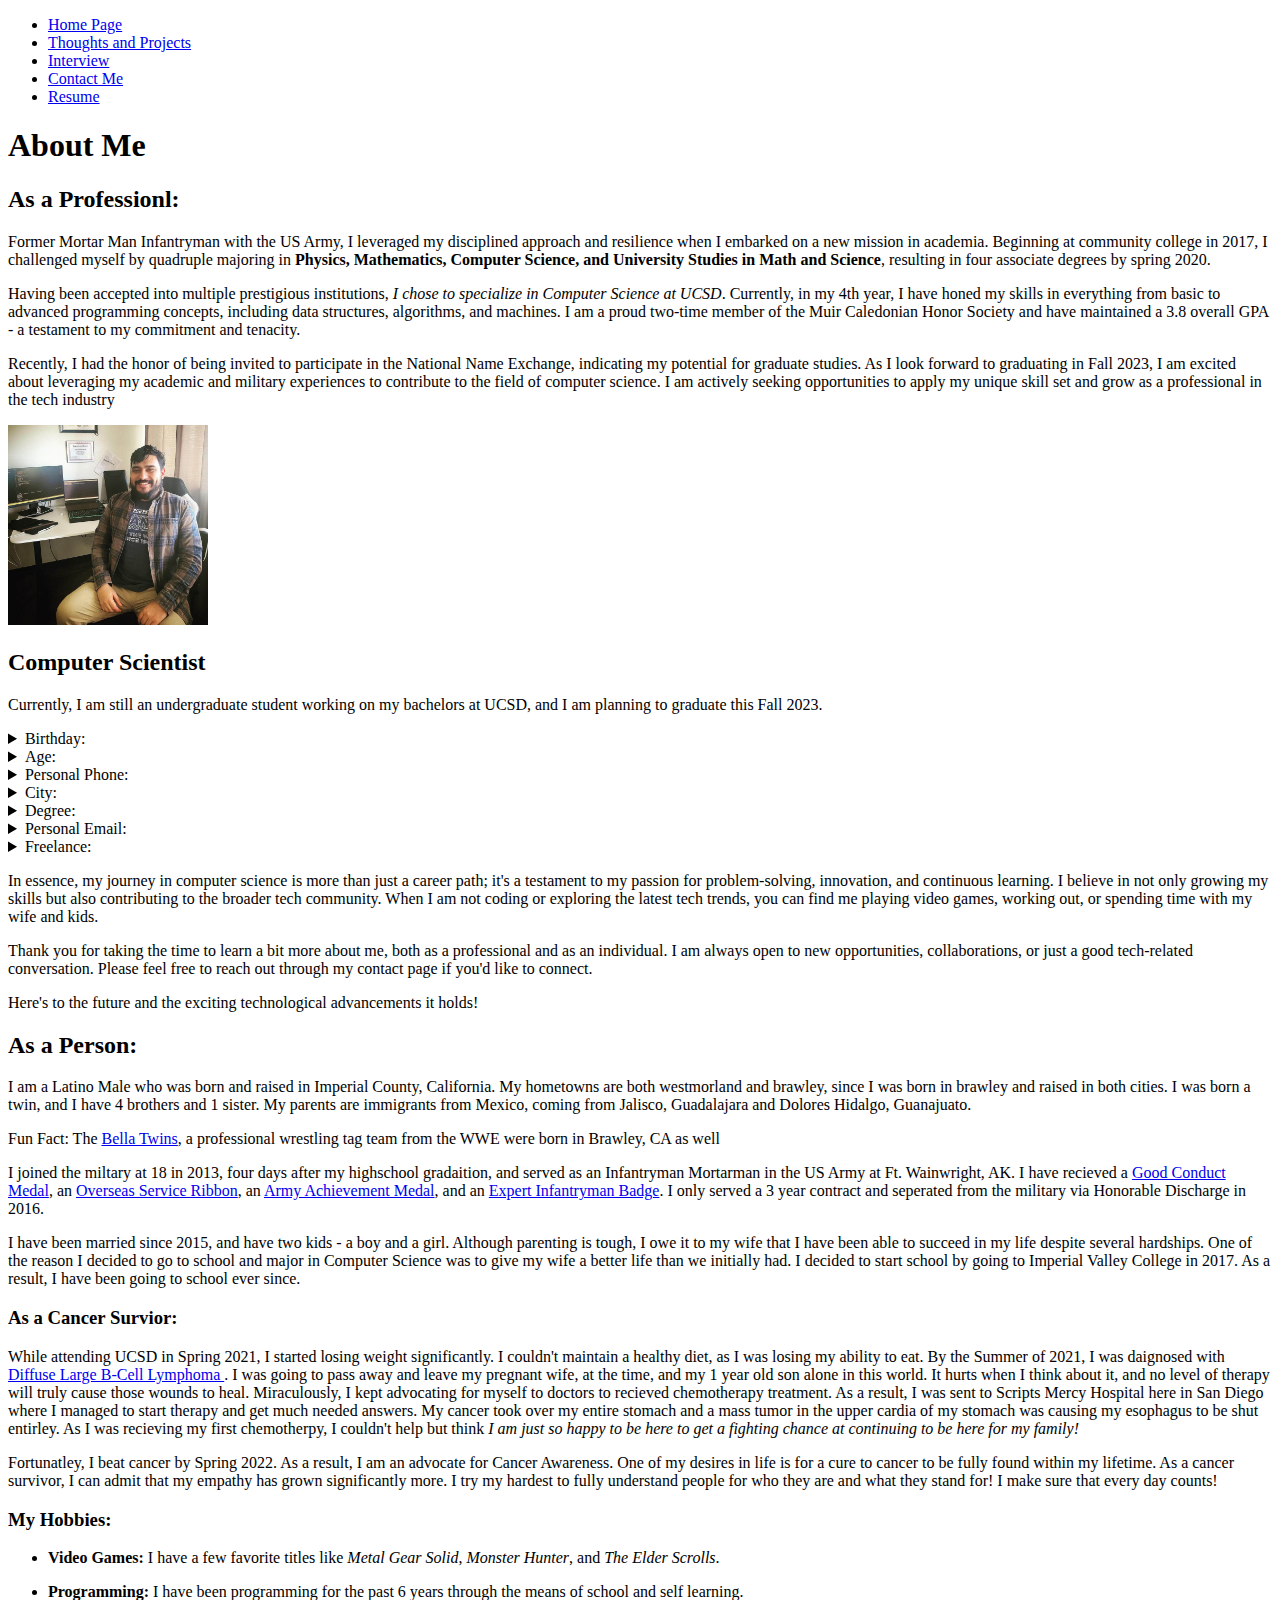
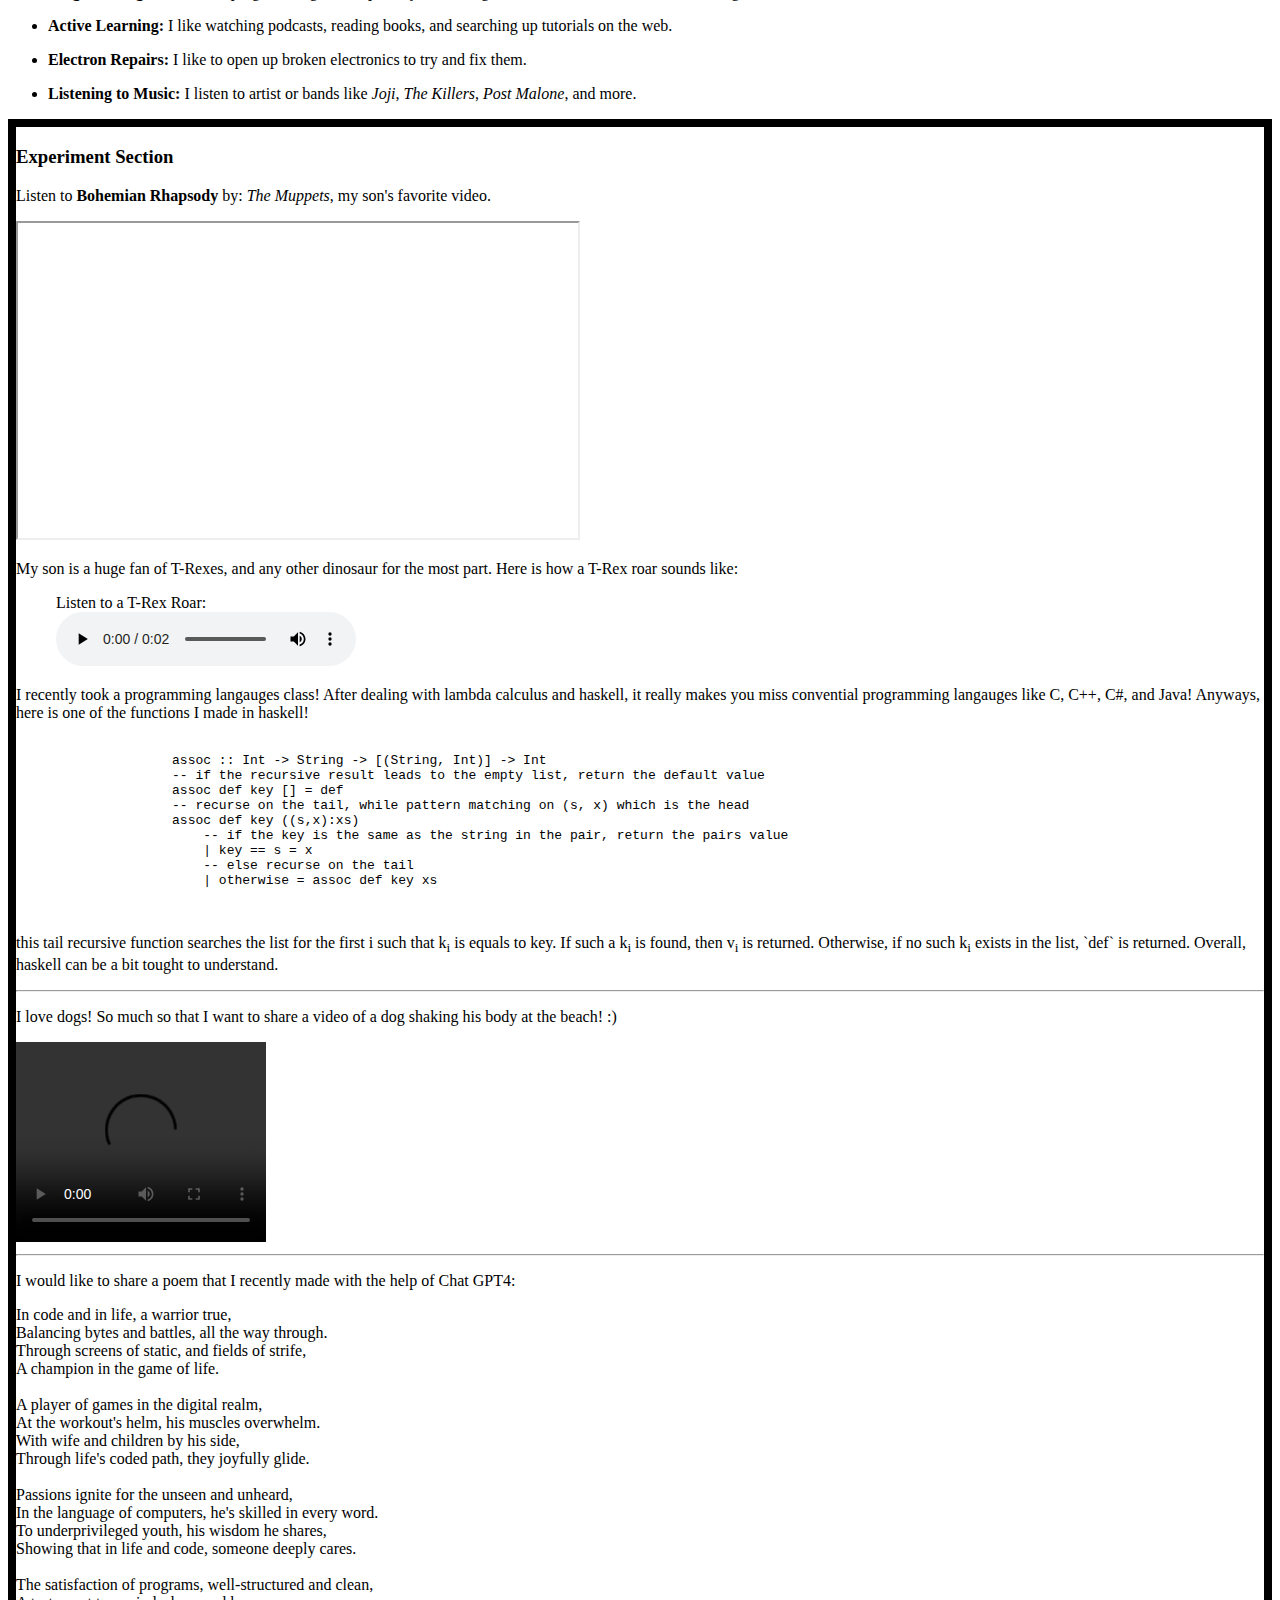
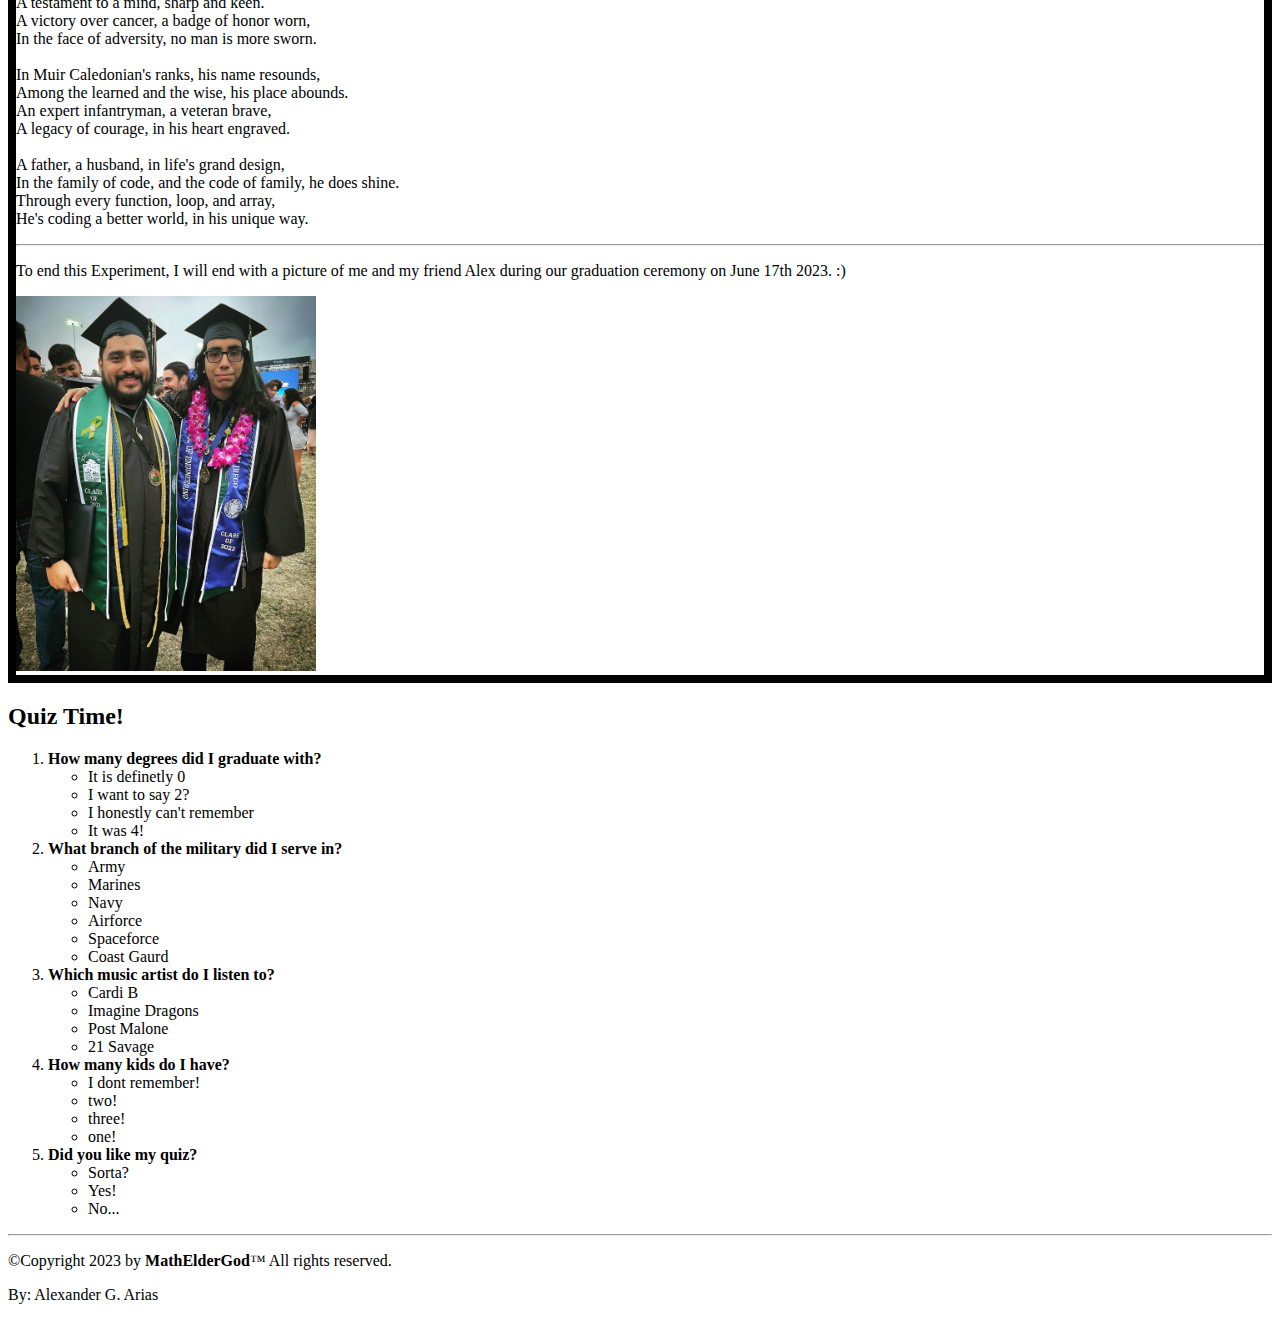
==== other_pages/about.html @ 3f6593d4 "copied hw2 repo contents to h3 repo." ====
<!DOCTYPE html>
<html lang="en">

<head>
    <meta charset="UTF-8">
    <meta name="viewport" content="width=device-width, initial-scale=1.0">
    <title>Alexander's About Me Page</title>
    <link rel="icon" type="image/x-icon" href="/assets/images/favicon.ico">
    <!-- style contains style information for a document, or part of a document.-->
    <style>
        section {
            border: 0.5em solid black;
        }
    </style>
</head>

<body>
    <nav id="left-side-nav-bar">
        <ul id="pages">
            <li class="page"><a href="/index.html">Home Page</a></li>
            <li class="page"><a href="/other_pages/thoughts-and-projects.html">Thoughts and Projects</a></li>
            <li class="page"><a href="/other_pages/interview.html">Interview</a></li>
            <li class="page"><a href="/other_pages/contact.html">Contact Me</a></li>
            <li class="page"><a href="/other_pages/resume.html">Resume</a></li>
        </ul>
    </nav>
    <main>
        <h1>About Me</h1>
        <h2>As a Professionl:</h2>
        <p>
            Former Mortar Man Infantryman with the US Army, I leveraged my disciplined approach and resilience when I
            embarked on a new mission in academia. Beginning at community college in 2017, I challenged myself by
            quadruple
            majoring in <strong>Physics, Mathematics, Computer Science, and University Studies in Math and
                Science</strong>,
            resulting in four associate degrees by spring 2020.
        </p>
        <p>
            Having been accepted into multiple prestigious institutions, <em>I chose to specialize in Computer Science
                at
                UCSD</em>. Currently, in my 4th year, I have honed my skills in everything from basic to advanced
            programming concepts,
            including data structures, algorithms, and machines. I am a proud two-time member of the Muir Caledonian
            Honor Society
            and have maintained a 3.8 overall GPA - a testament to my commitment and tenacity.
        </p>
        <p>
            Recently, I had the honor of being invited to participate in the National Name Exchange, indicating my
            potential for
            graduate studies. As I look forward to graduating in Fall 2023, I am excited about leveraging my academic
            and military
            experiences to contribute to the field of computer science. I am actively seeking opportunities to apply my
            unique skill
            set and grow as a professional in the tech industry
        </p>
        <div id="about-me-picture-container">
            <img id="about-me-page-picture" src="/assets/images/persoanl-img.jpg"
                alt="Alexander sitting down in his office while smiling" width="200" height="200">
        </div>
        <div id="personal-info-container">
            <h2>Computer Scientist</h2>
            <p>
                Currently, I am still an undergraduate student working on my bachelors at UCSD, and I am planning to
                graduate this Fall 2023.
            </p>
            <div id="personal-info-left-side">
                <details id="birthday-info">
                    <summary>Birthday:</summary>
                    <p>15 March 1995</p>
                </details>
                <details id="age-info">
                    <summary>Age:</summary>
                    <p>28</p>
                </details>
                <details id="personal-phone-info">
                    <summary>Personal Phone:</summary>
                    <p>+1-(760)-996-4461</p>
                </details>
                <details id="city-info">
                    <summary>City:</summary>
                    <p>Brawley, CA</p>
                </details>
            </div>
            <div id="personal-info-right-side">
                <details id="degree-info">
                    <summary>Degree:</summary>
                    <p>Bachelors in Computer Science</p>
                </details>
                <details id="personal-email-info">
                    <summary>Personal Email:</summary>
                    <p>alexanderarias2@hotmail.com</p>
                </details>
                <details id="freelance-info">
                    <summary>Freelance:</summary>
                    <p>Unavailable</p>
                </details>
            </div>
        </div>
        <p>
            In essence, my journey in computer science is more than just a career path; it's a testament to my
            passion for problem-solving, innovation, and continuous learning. I believe in not only growing my
            skills but also contributing to the broader tech community. When I am not coding or exploring the
            latest tech trends, you can find me playing video games, working out, or spending time with my wife
            and kids.
        </p>
        <p>
            Thank you for taking the time to learn a bit more about me, both as a professional and as an individual.
            I am always open to new opportunities, collaborations, or just a good tech-related conversation. Please
            feel free to reach out through my contact page if you'd like to connect.
        </p>
        <p>
            Here's to the future and the exciting technological advancements it holds!
        </p>
        <h2>As a Person:</h2>
        <p>
            I am a Latino Male who was born and raised in Imperial County, California. My hometowns are both westmorland
            and brawley, since I was born in brawley and raised in both cities. I was born a twin, and I have 4 brothers
            and 1 sister. My parents are immigrants from Mexico, coming from Jalisco, Guadalajara and Dolores Hidalgo,
            Guanajuato.
        </p>
        <!-- aside represents a portion of a document whose content is only indirectly related to the document's main content -->
        <aside>
            <p>Fun Fact: The <a href="https://en.wikipedia.org/wiki/The_Bella_Twins">Bella Twins</a>, a professional
                wrestling tag team from the WWE were born in Brawley, CA as well</p>
        </aside>
        <p>
            I joined the miltary at 18 in 2013, four days after my highschool gradaition, and served as an Infantryman
            Mortarman
            in the US Army at Ft. Wainwright, AK. I have
            recieved a <a href="https://en.wikipedia.org/wiki/Good_Conduct_Medal_(United_States)">Good Conduct
                Medal</a>,
            an <a href="https://en.wikipedia.org/wiki/Overseas_Service_Ribbon">Overseas Service Ribbon</a>, an
            <a href="https://en.wikipedia.org/wiki/Achievement_Medal">Army Achievement Medal</a>, and an
            <a href="https://en.wikipedia.org/wiki/Expert_Infantryman_Badge">Expert Infantryman Badge</a>. I only served
            a 3 year contract and seperated from the military via Honorable Discharge in 2016.
        </p>
        <p>
            I have been married since 2015, and have two kids - a boy and a girl. Although parenting is tough, I owe it
            to my wife that I have been
            able to succeed in my life despite several hardships. One of the reason I decided to go to school and major
            in Computer
            Science was to give my wife a better life than we initially had. I decided to start school by going to
            Imperial Valley College
            in 2017. As a result, I have been going to school ever since.
        </p>
        <h3>As a Cancer Survior:</h3>
        <p>
            While attending UCSD in Spring 2021, I started losing weight significantly. I couldn't maintain a healthy
            diet, as I was losing my
            ability to eat. By the Summer of 2021, I was daignosed with <a
                href="https://en.wikipedia.org/wiki/Diffuse_large_B-cell_lymphoma">
                Diffuse Large B-Cell Lymphoma
            </a>. I was going to pass away and leave my pregnant wife, at the time, and my 1 year old son alone in this
            world. It hurts when I think
            about it, and no level of therapy will truly cause those wounds to heal. Miraculously, I kept advocating for
            myself to doctors to recieved
            chemotherapy treatment. As a result, I was sent to Scripts Mercy Hospital here in San Diego where I managed
            to start therapy and get much needed
            answers. My cancer took over my entire stomach and a mass tumor in the upper cardia of my stomach was
            causing my esophagus to be shut entirley.
            As I was recieving my first chemotherpy, I couldn't help but think <i>I am just so happy to be here to get a
                fighting chance at continuing to be here for my family!</i>
        </p>
        <p>
            Fortunatley, I beat cancer by Spring 2022. As a result, I am an advocate for Cancer Awareness. One of my
            desires in life is for a cure to cancer to be
            fully found within my lifetime. As a cancer survivor, I can admit that my empathy has grown significantly
            more. I try my hardest to fully understand
            people for who they are and what they stand for! I make sure that every day counts!
        </p>
        <h3>My Hobbies:</h3>
        <ul id="hobbies">
            <li class="hobby">
                <p><b>Video Games: </b>I have a few favorite titles like <i>Metal Gear Solid</i>, <i>Monster Hunter</i>,
                    and <i>The Elder Scrolls</i>.</p>
            </li>
            <li class="hobby">
                <p><b>Programming: </b>I have been programming for the past 6 years through the means of school and self
                    learning.</p>
            </li>
            <li class="hobby">
                <p><b>Active Learning: </b>I like watching podcasts, reading books, and searching up tutorials on the
                    web.</p>
            </li>
            <li class="hobby">
                <p><b>Electron Repairs: </b>I like to open up broken electronics to try and fix them.</p>
            </li>
            <li class="hobby">
                <p><b>Listening to Music: </b>I listen to artist or bands like <i>Joji</i>, <i>The Killers</i>, <i>Post
                        Malone</i>, and more.</p>
            </li>
        </ul>
        <!--  section represents a generic standalone section of a document, which doesn't have a more specific semantic element to represent it. -->
        <section>
            <h3>Experiment Section</h3>
            <p>Listen to <b>Bohemian Rhapsody</b> by: <i>The Muppets</i>, my son's favorite video.</p>
            <iframe width="560" height="315" src="https://www.youtube.com/embed/tgbNymZ7vqY?"
                title="YouTube video player"
                allow="accelerometer; autoplay; clipboard-write; encrypted-media; gyroscope; picture-in-picture; web-share"
                allowfullscreen>
            </iframe>
            <p>My son is a huge fan of T-Rexes, and any other dinosaur for the most part. Here is how a T-Rex roar
                sounds
                like:</p>
            <figure>
                <figcaption>Listen to a T-Rex Roar:</figcaption>
                <audio controls src="/assets/audio/t-rex-roar.mp3">
                    <a href="/assets/audio/t-rex-roar.mp3">
                        Download audio
                    </a>
                </audio>
            </figure>
            <p>
                I recently took a programming langauges class! After dealing with lambda calculus and haskell, it really
                makes you miss
                convential programming langauges like <span class="programming-langauges">C</span>, <span
                    class="programming-langauges">C++</span>,
                <span class="programming-langauges">C#</span>, and <span class="programming-langauges">Java</span>!
                Anyways,
                here is one of the functions I made in haskell!
            </p>
            <pre>
                <code>
                    assoc :: Int -> String -> [(String, Int)] -> Int
                    -- if the recursive result leads to the empty list, return the default value
                    assoc def key [] = def
                    -- recurse on the tail, while pattern matching on (s, x) which is the head
                    assoc def key ((s,x):xs)
                        -- if the key is the same as the string in the pair, return the pairs value
                        | key == s = x
                        -- else recurse on the tail
                        | otherwise = assoc def key xs
                </code>
            </pre>
            <p>
                this tail recursive function searches the list for the first i such that k<sub>i</sub> is equals to key.
                If such a k<sub>i</sub> is found, then v<sub>i</sub> is returned. Otherwise, if no such k<sub>i</sub>
                exists in the list, `def` is returned. Overall, haskell can be a bit tought to understand.
            </p>
            <!-- hr represents a thematic break between paragraph-level elements, a shift of topic within a section. -->
            <hr>
            <p>
                I love dogs! So much so that I want to share a video of a dog shaking his body at the beach! :)
            </p>
            <video controls width="250" height="200">
                <source src="/assets/videos/dog-shaking-off-water-on-the-beach.webm" type="video/webm">
                <source src="/assets/videos/dog-shaking-off-water-on-the-beach.mp4" type="video/mp4">
                Your browser does not support the video tag.
            </video>
            <hr>
            <p>
                I would like to share a poem that I recently made with the help of Chat GPT4:
            </p>
            <!-- br produces a line break in text (carriage-return). It is useful for writing a poem where the division of lines is significant. -->
            <p>
                In code and in life, a warrior true,<br>
                Balancing bytes and battles, all the way through.<br>
                Through screens of static, and fields of strife,<br>
                A champion in the game of life.<br><br>

                A player of games in the digital realm,<br>
                At the workout's helm, his muscles overwhelm.<br>
                With wife and children by his side,<br>
                Through life's coded path, they joyfully glide.<br><br>

                Passions ignite for the unseen and unheard,<br>
                In the language of computers, he's skilled in every word.<br>
                To underprivileged youth, his wisdom he shares,<br>
                Showing that in life and code, someone deeply cares.<br><br>

                The satisfaction of programs, well-structured and clean,<br>
                A testament to a mind, sharp and keen.<br>
                A victory over cancer, a badge of honor worn,<br>
                In the face of adversity, no man is more sworn.<br><br>

                In Muir Caledonian's ranks, his name resounds,<br>
                Among the learned and the wise, his place abounds.<br>
                An expert infantryman, a veteran brave,<br>
                A legacy of courage, in his heart engraved.<br><br>

                A father, a husband, in life's grand design,<br>
                In the family of code, and the code of family, he does shine.<br>
                Through every function, loop, and array,<br>
                He's coding a better world, in his unique way.<br>
            </p>
            <hr>
            <p>To end this Experiment, I will end with a picture of me and my friend Alex during our graduation ceremony
                on June 17th 2023. :)</p>
            <picture>
                <source srcset="/assets/images/alexander-and-alex.png" media="(orientation: portrait)">
                <img src="/assets/images/alexander-and-alex.jpg"
                    alt="Alexander and His friend Alex smiling in their graudation attires." width="300" height="375">
            </picture>
        </section>
        <h2>Quiz Time!</h2>
        <ol id="quiz">
            <li class="quiz-question"><b>How many degrees did I graduate with?</b>
                <ul class="quiz-answer-set">
                    <li class="quiz-question-answer">It is definetly 0</li>
                    <li class="quiz-question-answer">I want to say 2?</li>
                    <li class="quiz-question-answer">I honestly can't remember</li>
                    <li class="quiz-question-answer">It was 4!</li>
                </ul>
            </li>

            <li class="quiz-question"><b>What branch of the military did I serve in?</b>
                <ul class="quiz-answer-set">
                    <li class="quiz-question-answer">Army</li>
                    <li class="quiz-question-answer">Marines</li>
                    <li class="quiz-question-answer">Navy</li>
                    <li class="quiz-question-answer">Airforce</li>
                    <li class="quiz-question-answer">Spaceforce</li>
                    <li class="quiz-question-answer">Coast Gaurd</li>
                </ul>
            </li>

            <li class="quiz-question"><b>Which music artist do I listen to?</b>
                <ul class="quiz-answer-set">
                    <li class="quiz-question-answer">Cardi B</li>
                    <li class="quiz-question-answer">Imagine Dragons</li>
                    <li class="quiz-question-answer">Post Malone</li>
                    <li class="quiz-question-answer">21 Savage</li>
                </ul>
            </li>

            <li class="quiz-question"><b>How many kids do I have?</b>
                <ul class="quiz-answer-set">
                    <li class="quiz-question-answer">I dont remember!</li>
                    <li class="quiz-question-answer">two!</li>
                    <li class="quiz-question-answer">three!</li>
                    <li class="quiz-question-answer">one!</li>
                </ul>
            </li>

            <li class="quiz-question"><b>Did you like my quiz?</b>
                <ul class="quiz-answer-set">
                    <li class="quiz-question-answer">Sorta?</li>
                    <li class="quiz-question-answer">Yes!</li>
                    <li class="quiz-question-answer">No...</li>
                </ul>
            </li>
        </ol>
    </main>
    <footer>
        <hr>
        <p>&copy;Copyright 2023 by <b>MathElderGod</b>&trade; All rights reserved.</p>
        <p>By: Alexander G. Arias</p>
    </footer>
</body>

</html>
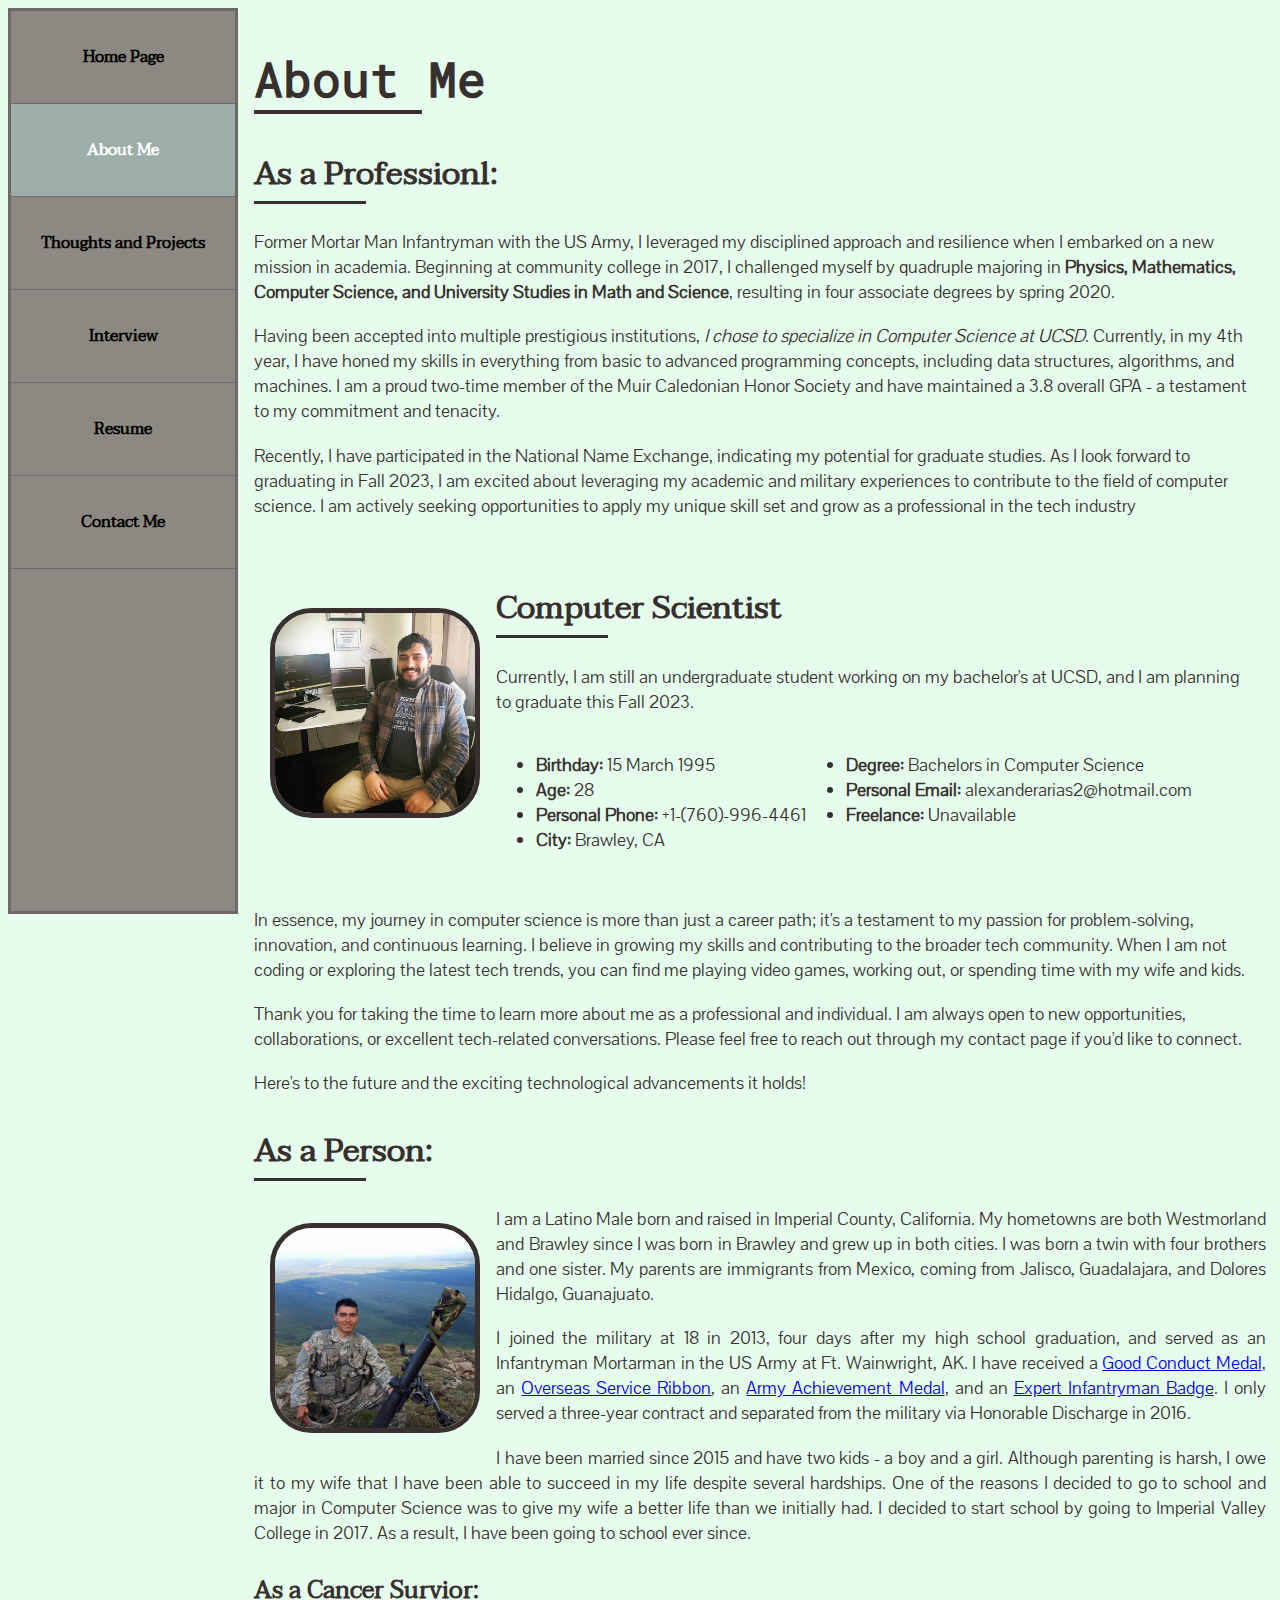
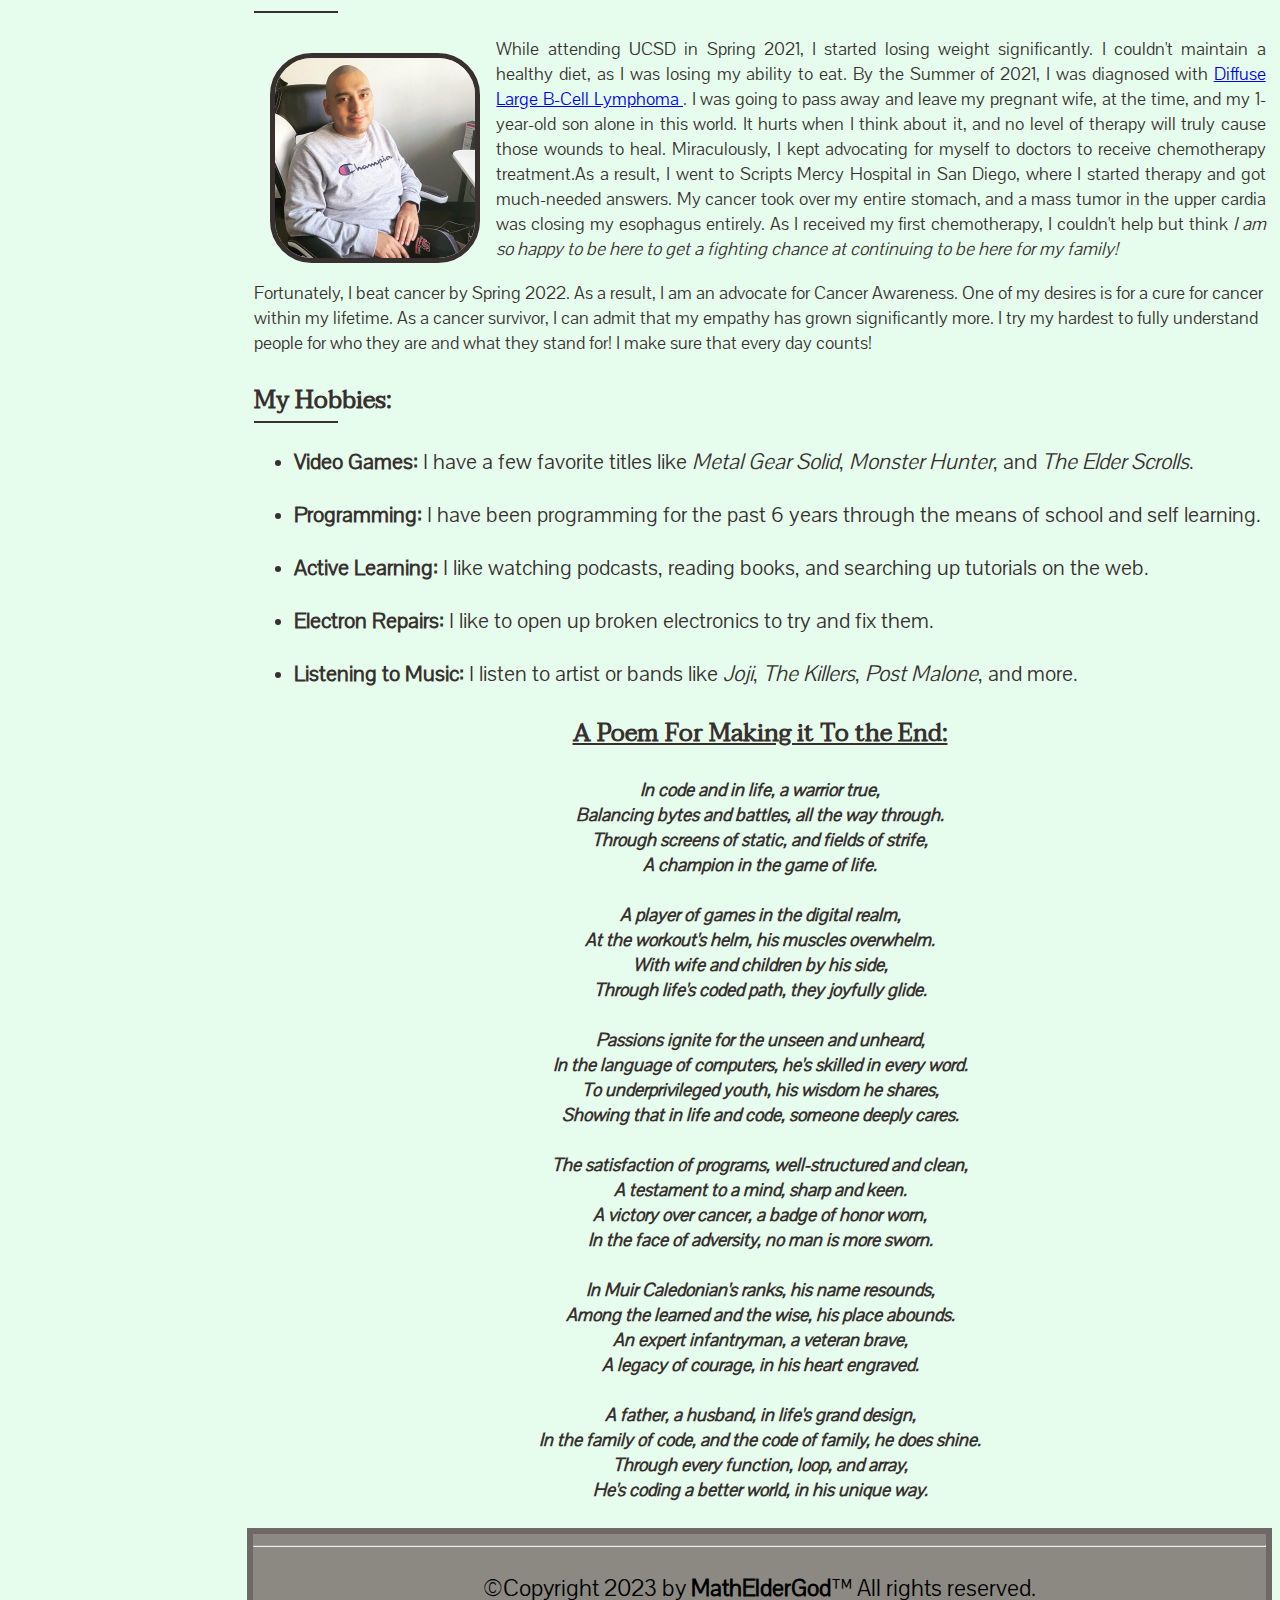
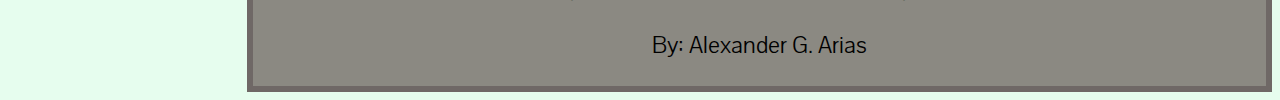
==== commit b5d34985: "finished desktop homepage, and about me page" ====
--- a/other_pages/about.html
+++ b/other_pages/about.html
@@ -6,22 +6,18 @@
     <meta name="viewport" content="width=device-width, initial-scale=1.0">
     <title>Alexander's About Me Page</title>
     <link rel="icon" type="image/x-icon" href="/assets/images/favicon.ico">
-    <!-- style contains style information for a document, or part of a document.-->
-    <style>
-        section {
-            border: 0.5em solid black;
-        }
-    </style>
+    <link rel="stylesheet" href="/styles/styling-sheets/about.css">
 </head>
 
 <body>
     <nav id="left-side-nav-bar">
         <ul id="pages">
             <li class="page"><a href="/index.html">Home Page</a></li>
+            <li class="page"><a id="active" href="/other_pages/about.html">About Me</a></li>
             <li class="page"><a href="/other_pages/thoughts-and-projects.html">Thoughts and Projects</a></li>
             <li class="page"><a href="/other_pages/interview.html">Interview</a></li>
+            <li class="page"><a href="/other_pages/resume.html">Resume</a></li>
             <li class="page"><a href="/other_pages/contact.html">Contact Me</a></li>
-            <li class="page"><a href="/other_pages/resume.html">Resume</a></li>
         </ul>
     </nav>
     <main>
@@ -45,7 +41,7 @@
             and have maintained a 3.8 overall GPA - a testament to my commitment and tenacity.
         </p>
         <p>
-            Recently, I had the honor of being invited to participate in the National Name Exchange, indicating my
+            Recently, I have participated in the National Name Exchange, indicating my
             potential for
             graduate studies. As I look forward to graduating in Fall 2023, I am excited about leveraging my academic
             and military
@@ -53,118 +49,113 @@
             unique skill
             set and grow as a professional in the tech industry
         </p>
-        <div id="about-me-picture-container">
-            <img id="about-me-page-picture" src="/assets/images/persoanl-img.jpg"
+        <div id="professional-info-container">
+            <img id="page-picture" src="/assets/images/persoanl-img.jpg"
                 alt="Alexander sitting down in his office while smiling" width="200" height="200">
+            <section id="professional-info">
+                <h2>Computer Scientist</h2>
+                <p>
+                    Currently, I am still an undergraduate student working on my bachelor's at UCSD, and I am planning
+                    to
+                    graduate this Fall 2023.
+                </p>
+                <div id="personal-info">
+                    <ul id="personal-info-left-side">
+                        <li><b>Birthday:</b> 15 March 1995</li>
+                        <li><b>Age:</b> 28</li>
+                        <li><b>Personal Phone:</b> +1-(760)-996-4461</li>
+                        <li><b>City:</b> Brawley, CA</li>
+                    </ul>
+                    <ul id="personal-info-right-side">
+                        <li><b>Degree:</b> Bachelors in Computer Science</li>
+                        <li><b>Personal Email:</b> alexanderarias2@hotmail.com</li>
+                        <li><b>Freelance:</b> Unavailable</li>
+                    </ul>
+                </div>
+            </section>
         </div>
-        <div id="personal-info-container">
-            <h2>Computer Scientist</h2>
-            <p>
-                Currently, I am still an undergraduate student working on my bachelors at UCSD, and I am planning to
-                graduate this Fall 2023.
-            </p>
-            <div id="personal-info-left-side">
-                <details id="birthday-info">
-                    <summary>Birthday:</summary>
-                    <p>15 March 1995</p>
-                </details>
-                <details id="age-info">
-                    <summary>Age:</summary>
-                    <p>28</p>
-                </details>
-                <details id="personal-phone-info">
-                    <summary>Personal Phone:</summary>
-                    <p>+1-(760)-996-4461</p>
-                </details>
-                <details id="city-info">
-                    <summary>City:</summary>
-                    <p>Brawley, CA</p>
-                </details>
-            </div>
-            <div id="personal-info-right-side">
-                <details id="degree-info">
-                    <summary>Degree:</summary>
-                    <p>Bachelors in Computer Science</p>
-                </details>
-                <details id="personal-email-info">
-                    <summary>Personal Email:</summary>
-                    <p>alexanderarias2@hotmail.com</p>
-                </details>
-                <details id="freelance-info">
-                    <summary>Freelance:</summary>
-                    <p>Unavailable</p>
-                </details>
-            </div>
-        </div>
         <p>
             In essence, my journey in computer science is more than just a career path; it's a testament to my
-            passion for problem-solving, innovation, and continuous learning. I believe in not only growing my
-            skills but also contributing to the broader tech community. When I am not coding or exploring the
+            passion for problem-solving, innovation, and continuous learning. I believe in growing my skills and
+            contributing to the
+            broader tech community. When I am not coding or exploring the
             latest tech trends, you can find me playing video games, working out, or spending time with my wife
             and kids.
         </p>
         <p>
-            Thank you for taking the time to learn a bit more about me, both as a professional and as an individual.
-            I am always open to new opportunities, collaborations, or just a good tech-related conversation. Please
+            Thank you for taking the time to learn more about me as a professional and individual.
+            I am always open to new opportunities, collaborations, or excellent tech-related conversations. Please
             feel free to reach out through my contact page if you'd like to connect.
         </p>
         <p>
             Here's to the future and the exciting technological advancements it holds!
         </p>
-        <h2>As a Person:</h2>
-        <p>
-            I am a Latino Male who was born and raised in Imperial County, California. My hometowns are both westmorland
-            and brawley, since I was born in brawley and raised in both cities. I was born a twin, and I have 4 brothers
-            and 1 sister. My parents are immigrants from Mexico, coming from Jalisco, Guadalajara and Dolores Hidalgo,
-            Guanajuato.
-        </p>
-        <!-- aside represents a portion of a document whose content is only indirectly related to the document's main content -->
-        <aside>
-            <p>Fun Fact: The <a href="https://en.wikipedia.org/wiki/The_Bella_Twins">Bella Twins</a>, a professional
-                wrestling tag team from the WWE were born in Brawley, CA as well</p>
-        </aside>
-        <p>
-            I joined the miltary at 18 in 2013, four days after my highschool gradaition, and served as an Infantryman
-            Mortarman
-            in the US Army at Ft. Wainwright, AK. I have
-            recieved a <a href="https://en.wikipedia.org/wiki/Good_Conduct_Medal_(United_States)">Good Conduct
-                Medal</a>,
-            an <a href="https://en.wikipedia.org/wiki/Overseas_Service_Ribbon">Overseas Service Ribbon</a>, an
-            <a href="https://en.wikipedia.org/wiki/Achievement_Medal">Army Achievement Medal</a>, and an
-            <a href="https://en.wikipedia.org/wiki/Expert_Infantryman_Badge">Expert Infantryman Badge</a>. I only served
-            a 3 year contract and seperated from the military via Honorable Discharge in 2016.
-        </p>
-        <p>
-            I have been married since 2015, and have two kids - a boy and a girl. Although parenting is tough, I owe it
-            to my wife that I have been
-            able to succeed in my life despite several hardships. One of the reason I decided to go to school and major
-            in Computer
-            Science was to give my wife a better life than we initially had. I decided to start school by going to
-            Imperial Valley College
-            in 2017. As a result, I have been going to school ever since.
-        </p>
-        <h3>As a Cancer Survior:</h3>
-        <p>
-            While attending UCSD in Spring 2021, I started losing weight significantly. I couldn't maintain a healthy
-            diet, as I was losing my
-            ability to eat. By the Summer of 2021, I was daignosed with <a
-                href="https://en.wikipedia.org/wiki/Diffuse_large_B-cell_lymphoma">
-                Diffuse Large B-Cell Lymphoma
-            </a>. I was going to pass away and leave my pregnant wife, at the time, and my 1 year old son alone in this
-            world. It hurts when I think
-            about it, and no level of therapy will truly cause those wounds to heal. Miraculously, I kept advocating for
-            myself to doctors to recieved
-            chemotherapy treatment. As a result, I was sent to Scripts Mercy Hospital here in San Diego where I managed
-            to start therapy and get much needed
-            answers. My cancer took over my entire stomach and a mass tumor in the upper cardia of my stomach was
-            causing my esophagus to be shut entirley.
-            As I was recieving my first chemotherpy, I couldn't help but think <i>I am just so happy to be here to get a
-                fighting chance at continuing to be here for my family!</i>
-        </p>
-        <p>
-            Fortunatley, I beat cancer by Spring 2022. As a result, I am an advocate for Cancer Awareness. One of my
-            desires in life is for a cure to cancer to be
-            fully found within my lifetime. As a cancer survivor, I can admit that my empathy has grown significantly
+        <section id="person-info">
+            <h2>As a Person:</h2>
+            <img id="soldier-picture" src="/assets/images/picture-of-me-soldier.jpg"
+                alt="Alex next to a mortar, smiling when he was a soldier." width="200" height="200">
+            <p>
+                I am a Latino Male born and raised in Imperial County, California. My hometowns are both Westmorland
+                and Brawley since I was born in Brawley and grew up in both cities. I was born a twin with four brothers
+                and one sister. My parents are immigrants from Mexico, coming from Jalisco, Guadalajara, and Dolores
+                Hidalgo,
+                Guanajuato.
+            </p>
+            <p>
+                I joined the military at 18 in 2013, four days after my high school graduation, and served as an
+                Infantryman
+                Mortarman
+                in the US Army at Ft. Wainwright, AK. I have
+                received a <a href="https://en.wikipedia.org/wiki/Good_Conduct_Medal_(United_States)">Good Conduct
+                    Medal</a>,
+                an <a href="https://en.wikipedia.org/wiki/Overseas_Service_Ribbon">Overseas Service Ribbon</a>, an
+                <a href="https://en.wikipedia.org/wiki/Achievement_Medal">Army Achievement Medal</a>, and an
+                <a href="https://en.wikipedia.org/wiki/Expert_Infantryman_Badge">Expert Infantryman Badge</a>. I only
+                served
+                a three-year contract and separated from the military via Honorable Discharge in 2016.
+            </p>
+            <p>
+                I have been married since 2015 and have two kids - a boy and a girl. Although parenting is harsh, I owe
+                it
+                to my wife that I have been
+                able to succeed in my life despite several hardships. One of the reasons I decided to go to school and
+                major
+                in Computer
+                Science was to give my wife a better life than we initially had. I decided to start school by going to
+                Imperial Valley College
+                in 2017. As a result, I have been going to school ever since.
+            </p>
+        </section>
+        <section id="cancer-info">
+            <h3>As a Cancer Survior:</h3>
+            <img id="cancer-picture" src="/assets/images/picture-of-me-cancer.jpg"
+                alt="Alex, bald due to cancer, smiling." width="200" height="200">
+            <p>
+                While attending UCSD in Spring 2021, I started losing weight significantly. I couldn't maintain a
+                healthy
+                diet, as I was losing my
+                ability to eat. By the Summer of 2021, I was diagnosed with <a
+                    href="https://en.wikipedia.org/wiki/Diffuse_large_B-cell_lymphoma">
+                    Diffuse Large B-Cell Lymphoma
+                </a>. I was going to pass away and leave my pregnant wife, at the time, and my 1-year-old son alone in
+                this
+                world. It hurts when I think
+                about it, and no level of therapy will truly cause those wounds to heal. Miraculously, I kept advocating
+                for
+                myself to doctors to receive
+                chemotherapy treatment.As a result, I went to Scripts Mercy Hospital in San Diego, where I started
+                therapy and got much-needed
+                answers. My cancer took over my entire stomach, and a mass tumor in the upper cardia was
+                closing my esophagus entirely.
+                As I received my first chemotherapy, I couldn't help but think <i>I am so happy to be here to get a
+                    fighting chance at continuing to be here for my family!</i>
+            </p>
+        </section>
+        <p>
+            Fortunately, I beat cancer by Spring 2022. As a result, I am an advocate for Cancer Awareness. One of my
+            desires is for a cure for cancer within my lifetime. As a cancer survivor, I can admit that my empathy has
+            grown
+            significantly
             more. I try my hardest to fully understand
             people for who they are and what they stand for! I make sure that every day counts!
         </p>
@@ -190,69 +181,9 @@
                         Malone</i>, and more.</p>
             </li>
         </ul>
-        <!--  section represents a generic standalone section of a document, which doesn't have a more specific semantic element to represent it. -->
-        <section>
-            <h3>Experiment Section</h3>
-            <p>Listen to <b>Bohemian Rhapsody</b> by: <i>The Muppets</i>, my son's favorite video.</p>
-            <iframe width="560" height="315" src="https://www.youtube.com/embed/tgbNymZ7vqY?"
-                title="YouTube video player"
-                allow="accelerometer; autoplay; clipboard-write; encrypted-media; gyroscope; picture-in-picture; web-share"
-                allowfullscreen>
-            </iframe>
-            <p>My son is a huge fan of T-Rexes, and any other dinosaur for the most part. Here is how a T-Rex roar
-                sounds
-                like:</p>
-            <figure>
-                <figcaption>Listen to a T-Rex Roar:</figcaption>
-                <audio controls src="/assets/audio/t-rex-roar.mp3">
-                    <a href="/assets/audio/t-rex-roar.mp3">
-                        Download audio
-                    </a>
-                </audio>
-            </figure>
-            <p>
-                I recently took a programming langauges class! After dealing with lambda calculus and haskell, it really
-                makes you miss
-                convential programming langauges like <span class="programming-langauges">C</span>, <span
-                    class="programming-langauges">C++</span>,
-                <span class="programming-langauges">C#</span>, and <span class="programming-langauges">Java</span>!
-                Anyways,
-                here is one of the functions I made in haskell!
-            </p>
-            <pre>
-                <code>
-                    assoc :: Int -> String -> [(String, Int)] -> Int
-                    -- if the recursive result leads to the empty list, return the default value
-                    assoc def key [] = def
-                    -- recurse on the tail, while pattern matching on (s, x) which is the head
-                    assoc def key ((s,x):xs)
-                        -- if the key is the same as the string in the pair, return the pairs value
-                        | key == s = x
-                        -- else recurse on the tail
-                        | otherwise = assoc def key xs
-                </code>
-            </pre>
-            <p>
-                this tail recursive function searches the list for the first i such that k<sub>i</sub> is equals to key.
-                If such a k<sub>i</sub> is found, then v<sub>i</sub> is returned. Otherwise, if no such k<sub>i</sub>
-                exists in the list, `def` is returned. Overall, haskell can be a bit tought to understand.
-            </p>
-            <!-- hr represents a thematic break between paragraph-level elements, a shift of topic within a section. -->
-            <hr>
-            <p>
-                I love dogs! So much so that I want to share a video of a dog shaking his body at the beach! :)
-            </p>
-            <video controls width="250" height="200">
-                <source src="/assets/videos/dog-shaking-off-water-on-the-beach.webm" type="video/webm">
-                <source src="/assets/videos/dog-shaking-off-water-on-the-beach.mp4" type="video/mp4">
-                Your browser does not support the video tag.
-            </video>
-            <hr>
-            <p>
-                I would like to share a poem that I recently made with the help of Chat GPT4:
-            </p>
-            <!-- br produces a line break in text (carriage-return). It is useful for writing a poem where the division of lines is significant. -->
-            <p>
+        <section id="poem-section">
+            <h3 id="poem-heading">A Poem For Making it To the End: </h3>
+            <p id="poem">
                 In code and in life, a warrior true,<br>
                 Balancing bytes and battles, all the way through.<br>
                 Through screens of static, and fields of strife,<br>
@@ -283,63 +214,7 @@
                 Through every function, loop, and array,<br>
                 He's coding a better world, in his unique way.<br>
             </p>
-            <hr>
-            <p>To end this Experiment, I will end with a picture of me and my friend Alex during our graduation ceremony
-                on June 17th 2023. :)</p>
-            <picture>
-                <source srcset="/assets/images/alexander-and-alex.png" media="(orientation: portrait)">
-                <img src="/assets/images/alexander-and-alex.jpg"
-                    alt="Alexander and His friend Alex smiling in their graudation attires." width="300" height="375">
-            </picture>
         </section>
-        <h2>Quiz Time!</h2>
-        <ol id="quiz">
-            <li class="quiz-question"><b>How many degrees did I graduate with?</b>
-                <ul class="quiz-answer-set">
-                    <li class="quiz-question-answer">It is definetly 0</li>
-                    <li class="quiz-question-answer">I want to say 2?</li>
-                    <li class="quiz-question-answer">I honestly can't remember</li>
-                    <li class="quiz-question-answer">It was 4!</li>
-                </ul>
-            </li>
-
-            <li class="quiz-question"><b>What branch of the military did I serve in?</b>
-                <ul class="quiz-answer-set">
-                    <li class="quiz-question-answer">Army</li>
-                    <li class="quiz-question-answer">Marines</li>
-                    <li class="quiz-question-answer">Navy</li>
-                    <li class="quiz-question-answer">Airforce</li>
-                    <li class="quiz-question-answer">Spaceforce</li>
-                    <li class="quiz-question-answer">Coast Gaurd</li>
-                </ul>
-            </li>
-
-            <li class="quiz-question"><b>Which music artist do I listen to?</b>
-                <ul class="quiz-answer-set">
-                    <li class="quiz-question-answer">Cardi B</li>
-                    <li class="quiz-question-answer">Imagine Dragons</li>
-                    <li class="quiz-question-answer">Post Malone</li>
-                    <li class="quiz-question-answer">21 Savage</li>
-                </ul>
-            </li>
-
-            <li class="quiz-question"><b>How many kids do I have?</b>
-                <ul class="quiz-answer-set">
-                    <li class="quiz-question-answer">I dont remember!</li>
-                    <li class="quiz-question-answer">two!</li>
-                    <li class="quiz-question-answer">three!</li>
-                    <li class="quiz-question-answer">one!</li>
-                </ul>
-            </li>
-
-            <li class="quiz-question"><b>Did you like my quiz?</b>
-                <ul class="quiz-answer-set">
-                    <li class="quiz-question-answer">Sorta?</li>
-                    <li class="quiz-question-answer">Yes!</li>
-                    <li class="quiz-question-answer">No...</li>
-                </ul>
-            </li>
-        </ol>
     </main>
     <footer>
         <hr>
--- a/styles/styling-sheets/about.css
+++ b/styles/styling-sheets/about.css
@@ -0,0 +1,180 @@
+/*! Generated by Font Squirrel (https://www.fontsquirrel.com) on July 19, 2023 */
+@font-face {
+    font-family: 'roboto-monoregular';
+    src: url('/styles/fonts/robotomono-variablefont_wght.woff2') format('woff2'),
+        url('/styles/fonts/robotomono-variablefont_wght.woff') format('woff');
+    font-weight: normal;
+    font-style: normal;
+
+}
+
+@font-face {
+    font-family: 'taviraj-regular';
+    src: url('/styles/fonts/taviraj-regular.woff2') format('woff2'),
+        url('/styles/fonts/robotomono-variablefont_wght.woff') format('woff');
+    font-weight: normal;
+    font-style: normal;
+
+}
+
+@font-face {
+    font-family: 'pavanam-regular';
+    src: url('/styles/fonts/pavanam-regular.woff2') format('woff2'),
+        url('/styles/fonts/pavanam-regular.woff') format('woff');
+    font-weight: normal;
+    font-style: normal;
+
+}
+
+:root {
+    --active-nav-color: #9CAEA9;
+    --nav-border-color: #6F6866;
+    --light-brown: #8B8982;
+    --dark-brown: #38302E;
+    --light-green: #E6FDEE;
+}
+
+body {
+    background-color: var(--light-green);
+    color: var(--dark-brown);
+}
+
+/* editing the nav list for the about page */
+nav ul {
+    /* remove the bullets, margins, and paddings from the list */
+    list-style-type: none;
+    margin: 0;
+    padding: 0;
+    width: 14.0em;
+    background-color: var(--light-brown);
+    border: 0.3vw solid var(--nav-border-color);
+    height: 100%;
+    position: fixed;
+    font-family: 'taviraj-regular', Arial, sans-serif;
+}
+
+/* this style makes the nav link vertical */
+li a {
+    /* Displaying the links as block elements makes the whole link area clickable */
+    display: block;
+    color: black;
+    width: 12.0em;
+    padding: 2.0em 1.0em;
+    text-decoration: none;
+    text-align: center;
+    font-weight: bold;
+    font-size: 1.0em;
+    border-bottom: 0.1em solid var(--nav-border-color);
+}
+
+
+
+/* highlight which page we are currently on */
+li a#active {
+    background-color: var(--active-nav-color);
+    color: white;
+}
+
+/* Change the link color on hover, if it is not id active */
+li a:hover:not(#active) {
+    background-color: var(--dark-brown);
+    color: white;
+}
+
+main {
+    display: block;
+    margin-left: 15em;
+    padding: 0.4em;
+}
+
+h1 {
+    font-family: 'roboto-monoregular', "Times New Roman", Times, serif;
+    font-size: 3.0em;
+}
+
+h1::after {
+    content: "";
+    display: block;
+    width: 3.5em;
+    border-bottom: 0.1em solid var(--dark-brown);
+}
+
+
+p,
+#hobbies>*,
+#personal-info>* {
+    font-family: 'pavanam-regular', Garamond, serif;
+    font-size: 1.2em;
+}
+
+h2 {
+    font-size: 2.0em;
+}
+
+h3 {
+    font-size: 1.5em;
+}
+
+h2,
+h3 {
+    font-family: 'taviraj-regular', Arial, sans-serif;
+}
+
+h2::after,
+h3:not(#poem-heading)::after {
+    content: "";
+    display: block;
+    width: 3.5em;
+    border-bottom: 0.1em solid var(--dark-brown);
+}
+
+#professional-info-container {
+    display: flex;
+    padding: 1.0em;
+    align-items: center;
+}
+
+#professional-info {
+    margin-left: 1.0em;
+}
+
+#personal-info {
+    display: flex;
+}
+
+img {
+    border-radius: 20%;
+    border: 0.4vw solid var(--dark-brown);
+}
+
+#cancer-picture, #soldier-picture {
+    float: left;
+    margin: 1.0em;
+}
+
+section#cancer-info p, section#person-info p {
+    text-align: justify;
+}
+
+#poem-section {
+    text-align: center;
+}
+
+#poem-heading {
+    text-decoration: underline;
+}
+
+#poem-section p {
+    font-style: italic;
+    font-weight: bold;
+}
+
+footer {
+    background-color: var(--light-brown);
+    margin-left: 11.5em;
+    color: black;
+    font-family: 'taviraj-regular', Arial, sans-serif;
+    text-align: center;
+    font-size: 1.3em;
+    border: 0.5vw solid var(--nav-border-color);
+}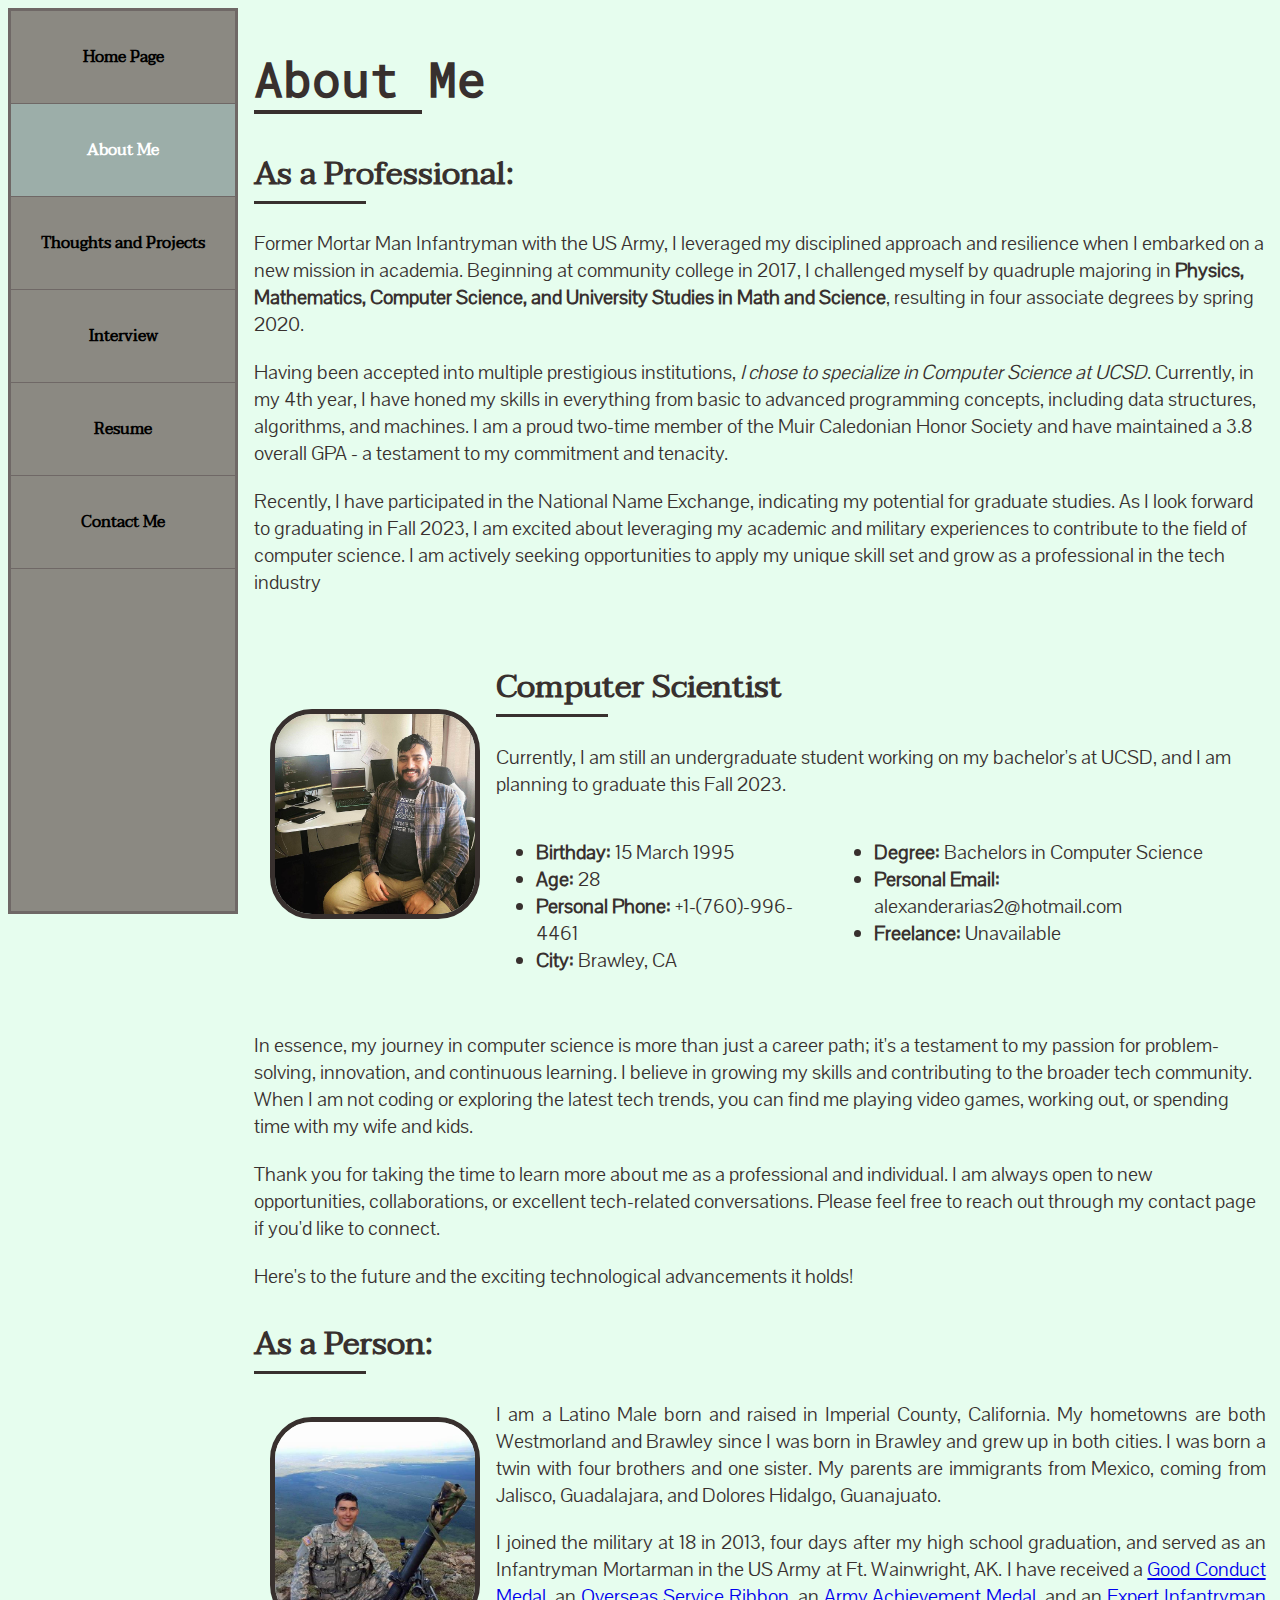
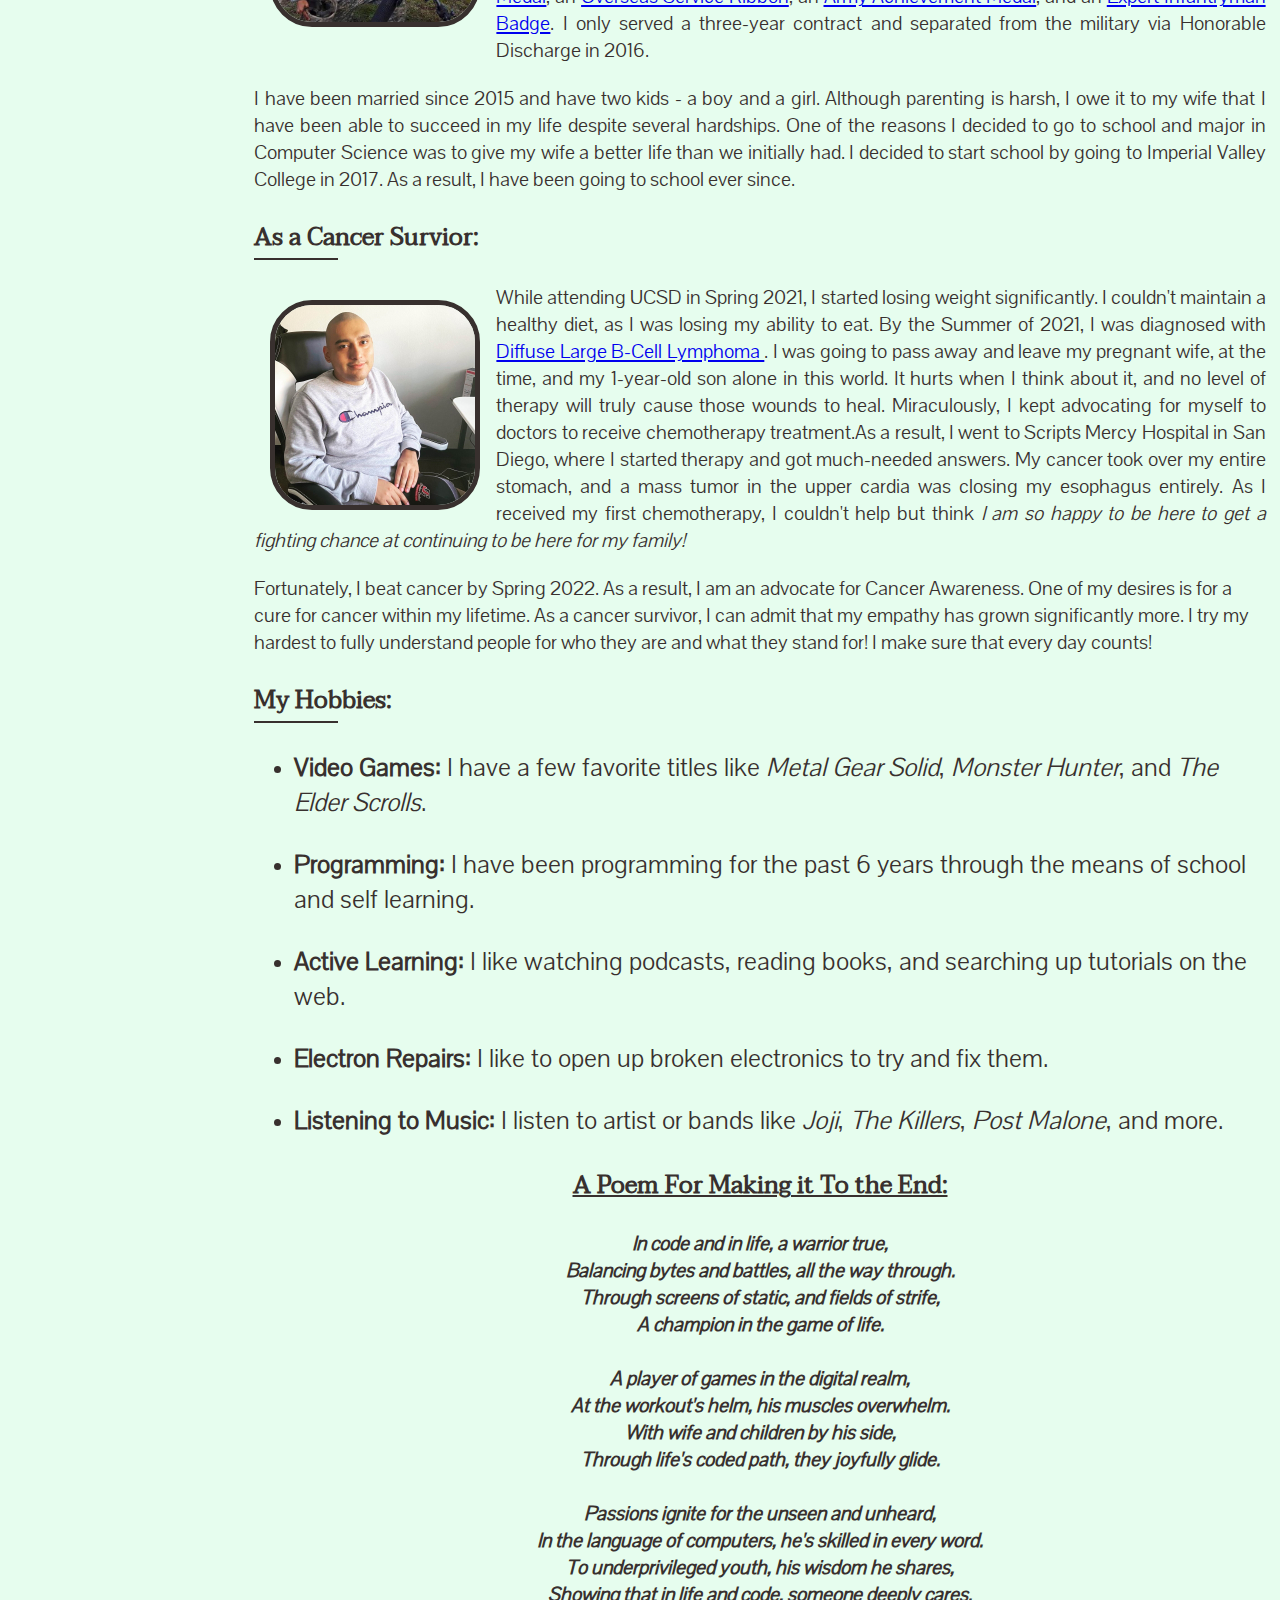
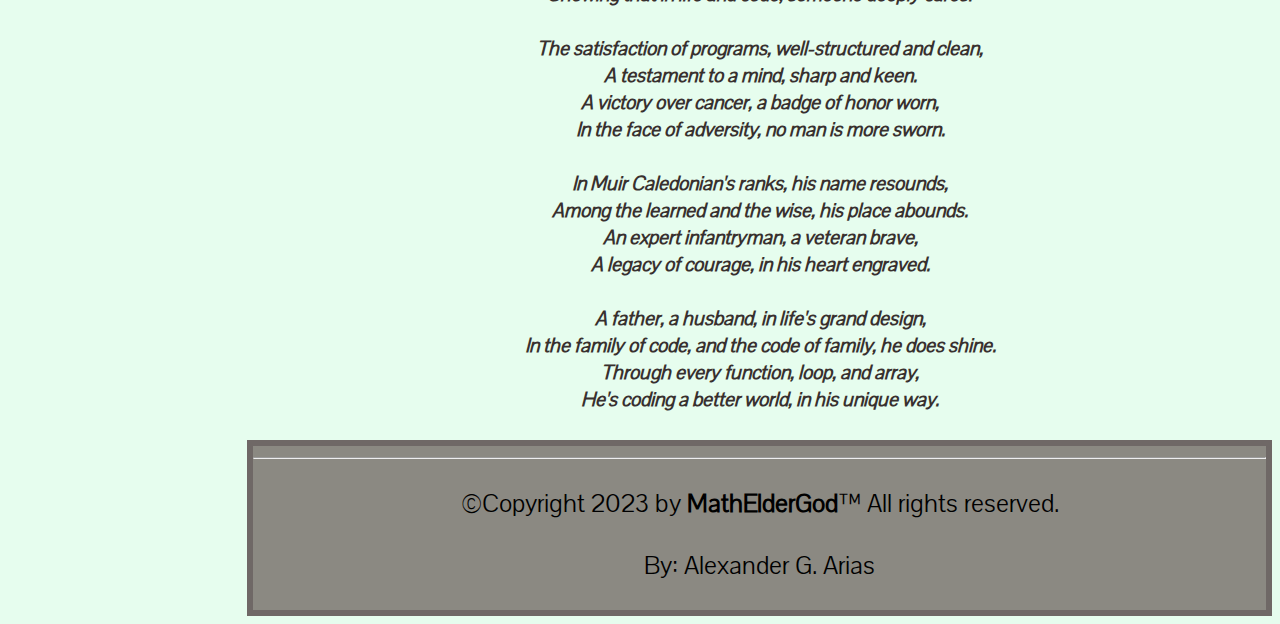
==== commit b6afb54e: "made small fixes" ====
--- a/other_pages/about.html
+++ b/other_pages/about.html
@@ -22,7 +22,7 @@
     </nav>
     <main>
         <h1>About Me</h1>
-        <h2>As a Professionl:</h2>
+        <h2>As a Professional:</h2>
         <p>
             Former Mortar Man Infantryman with the US Army, I leveraged my disciplined approach and resilience when I
             embarked on a new mission in academia. Beginning at community college in 2017, I challenged myself by
--- a/styles/styling-sheets/about.css
+++ b/styles/styling-sheets/about.css
@@ -104,7 +104,7 @@
 #hobbies>*,
 #personal-info>* {
     font-family: 'pavanam-regular', Garamond, serif;
-    font-size: 1.2em;
+    font-size: 1.3em;
 }
 
 h2 {
@@ -147,12 +147,14 @@
     border: 0.4vw solid var(--dark-brown);
 }
 
-#cancer-picture, #soldier-picture {
+#cancer-picture,
+#soldier-picture {
     float: left;
     margin: 1.0em;
 }
 
-section#cancer-info p, section#person-info p {
+section#cancer-info p,
+section#person-info p {
     text-align: justify;
 }
 
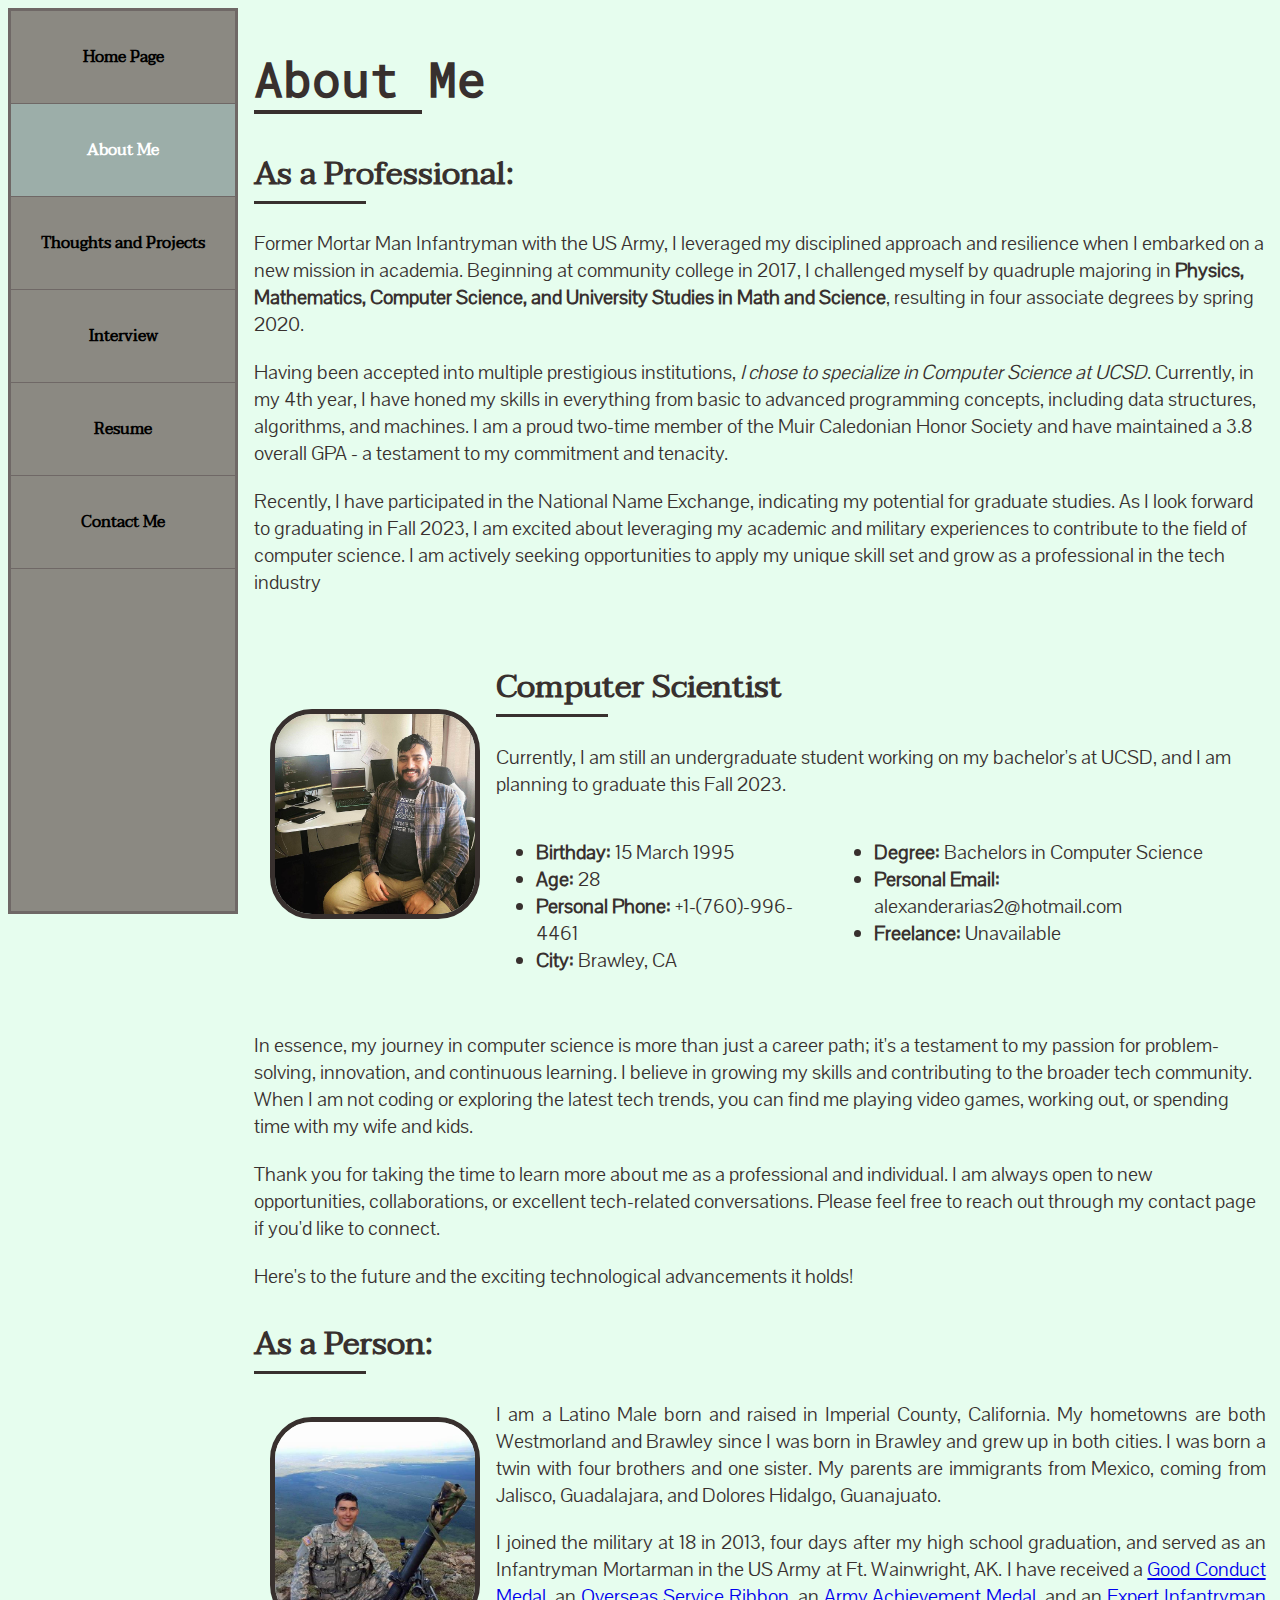
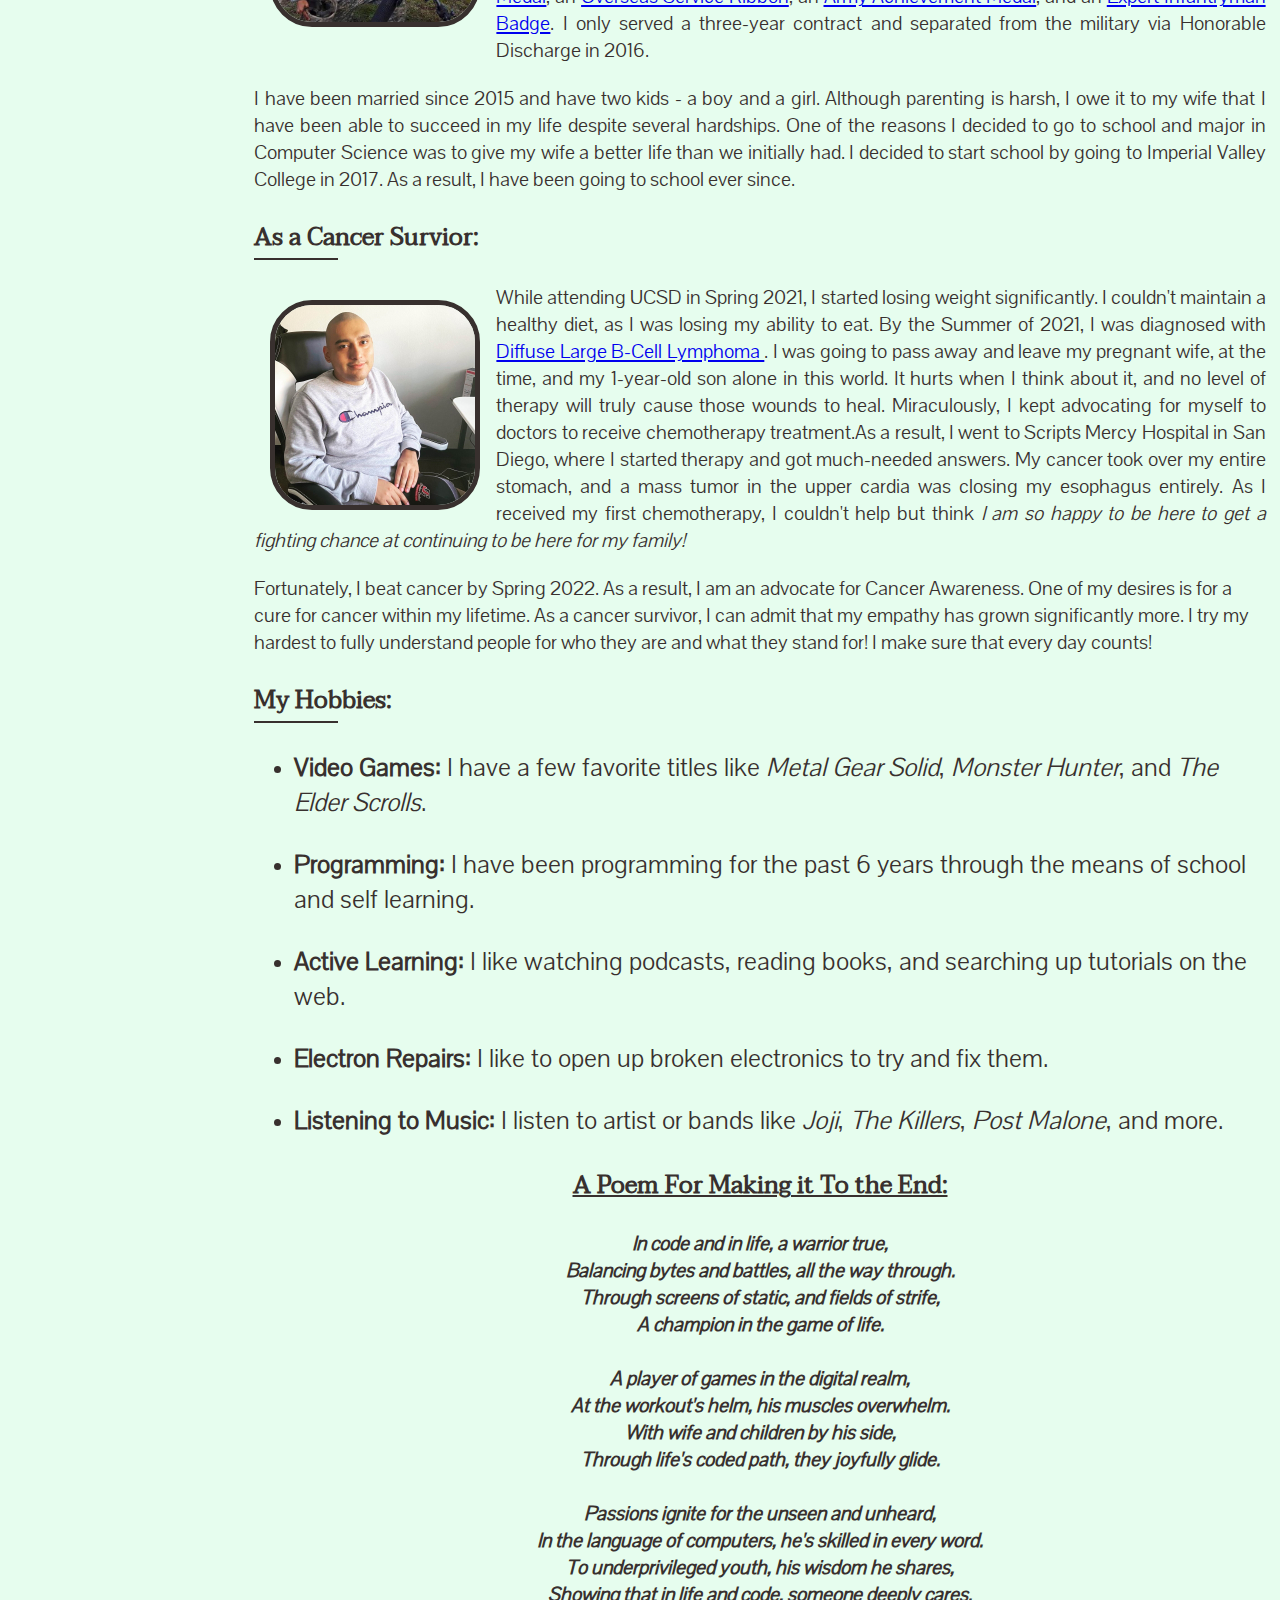
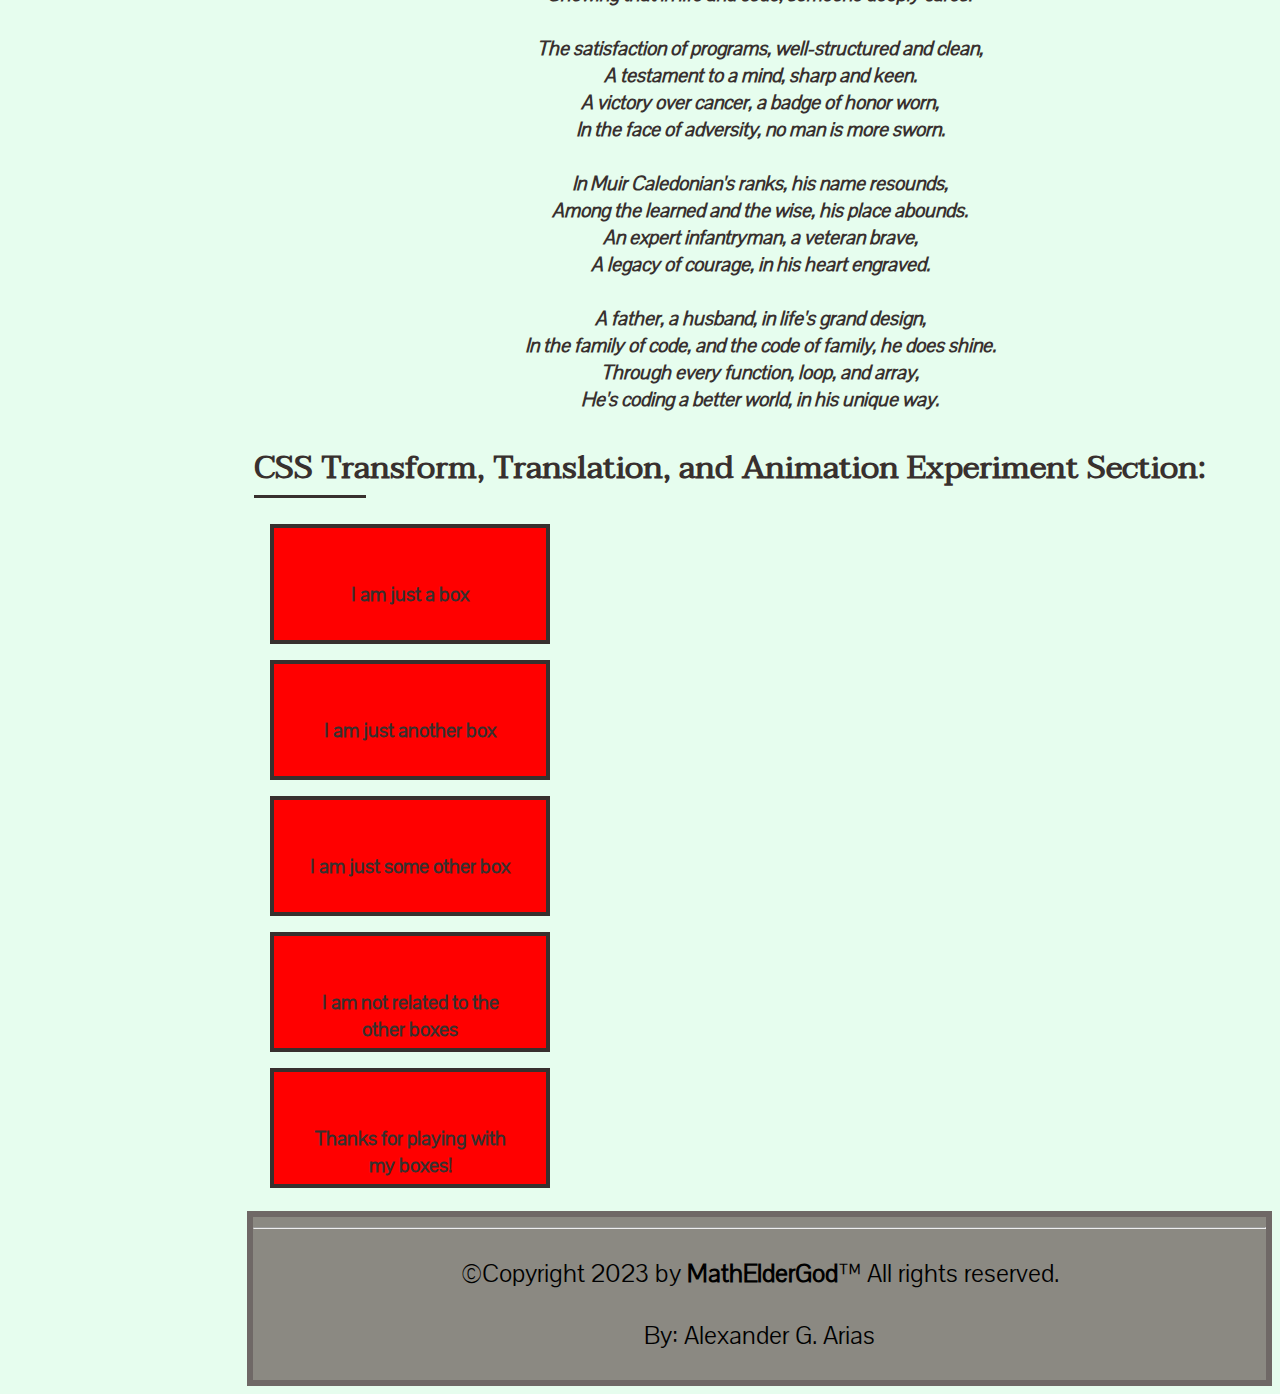
==== commit 8a153945: "added experimental animations section to about me" ====
--- a/other_pages/about.html
+++ b/other_pages/about.html
@@ -215,6 +215,24 @@
                 He's coding a better world, in his unique way.<br>
             </p>
         </section>
+        <section id="experiment-section">
+            <h2>CSS Transform, Translation, and Animation Experiment Section:</h2>
+            <div class="experiment-box" id="experiment-box1">
+                <p>I am just a box</p>
+            </div>
+            <div class="experiment-box" id="experiment-box2">
+                <p>I am just another box</p>
+            </div>
+            <div class="experiment-box" id="experiment-box3">
+                <p>I am just some other box</p>
+            </div>
+            <div class="experiment-box" id="experiment-box4">
+                <p>I am not related to the other boxes</p>
+            </div>
+            <div class="experiment-box" id="experiment-box5">
+                <p>Thanks for playing with my boxes!</p>
+            </div>
+        </section>
     </main>
     <footer>
         <hr>
--- a/styles/styling-sheets/about.css
+++ b/styles/styling-sheets/about.css
@@ -171,6 +171,97 @@
     font-weight: bold;
 }
 
+.experiment-box {
+    border: 0.25em solid var(--dark-brown);
+    background-color: red;
+    text-align: center;
+    padding: 2.0em;
+    width: 13.0em;
+    height: 3.0em;
+    font-weight: bold;
+    margin: 1.0em;
+    transition: width 2s, height 4s, transform 3s;
+    transition-delay: 1s;
+}
+
+#experiment-box1:hover {
+    transform: rotate(180deg);
+}
+
+#experiment-box2:hover {
+    transform: scale(1.5, 1.5);
+}
+
+#experiment-box3:hover {
+    transform: rotate3d(1, 1, 1, 45deg);
+}
+
+#experiment-box4:hover {
+    width: 50.0em;
+    height: 6.0em;
+    transition-timing-function: ease;
+    transform: rotate(180deg);
+    animation-name: rainbow;
+    animation-duration: 4s;
+    animation-delay: 1s;
+    animation-iteration-count: infinite;
+}
+
+@keyframes rainbow {
+    0% {
+        background-color: red;
+    }
+
+    25% {
+        background-color: yellow;
+    }
+
+    50% {
+        background-color: blue;
+    }
+
+    100% {
+        background-color: green;
+    }
+}
+
+#experiment-box5 {
+    animation: squareAnimation 5s linear 2s infinite alternate;
+    position: relative;
+}
+
+@keyframes squareAnimation {
+    0% {
+        background-color: red;
+        left: 0px;
+        top: 0px;
+    }
+
+    25% {
+        background-color: yellow;
+        left: 200px;
+        top: 0px;
+    }
+
+    50% {
+        background-color: blue;
+        left: 200px;
+        top: 200px;
+    }
+
+    75% {
+        background-color: green;
+        left: 0px;
+        top: 200px;
+    }
+
+    100% {
+        background-color: red;
+        left: 0px;
+        top: 0px;
+    }
+}
+
 footer {
     background-color: var(--light-brown);
     margin-left: 11.5em;
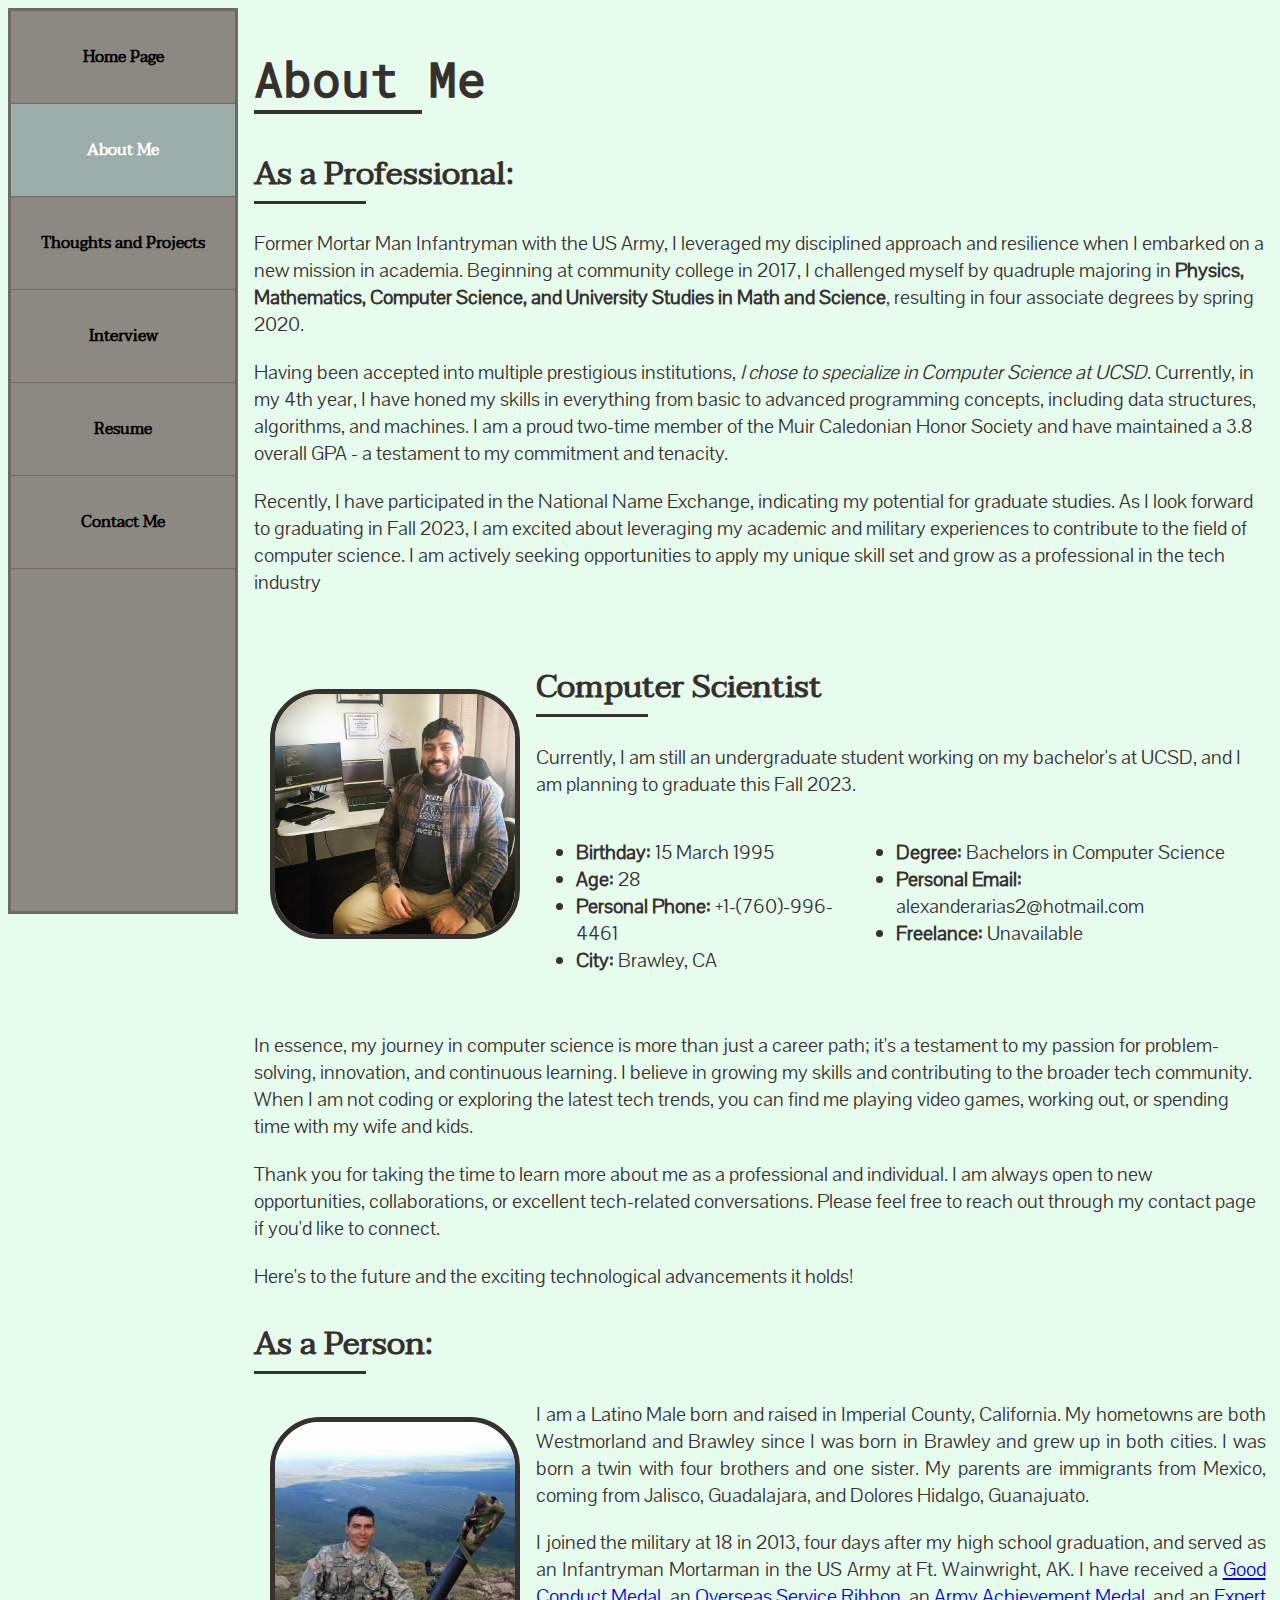
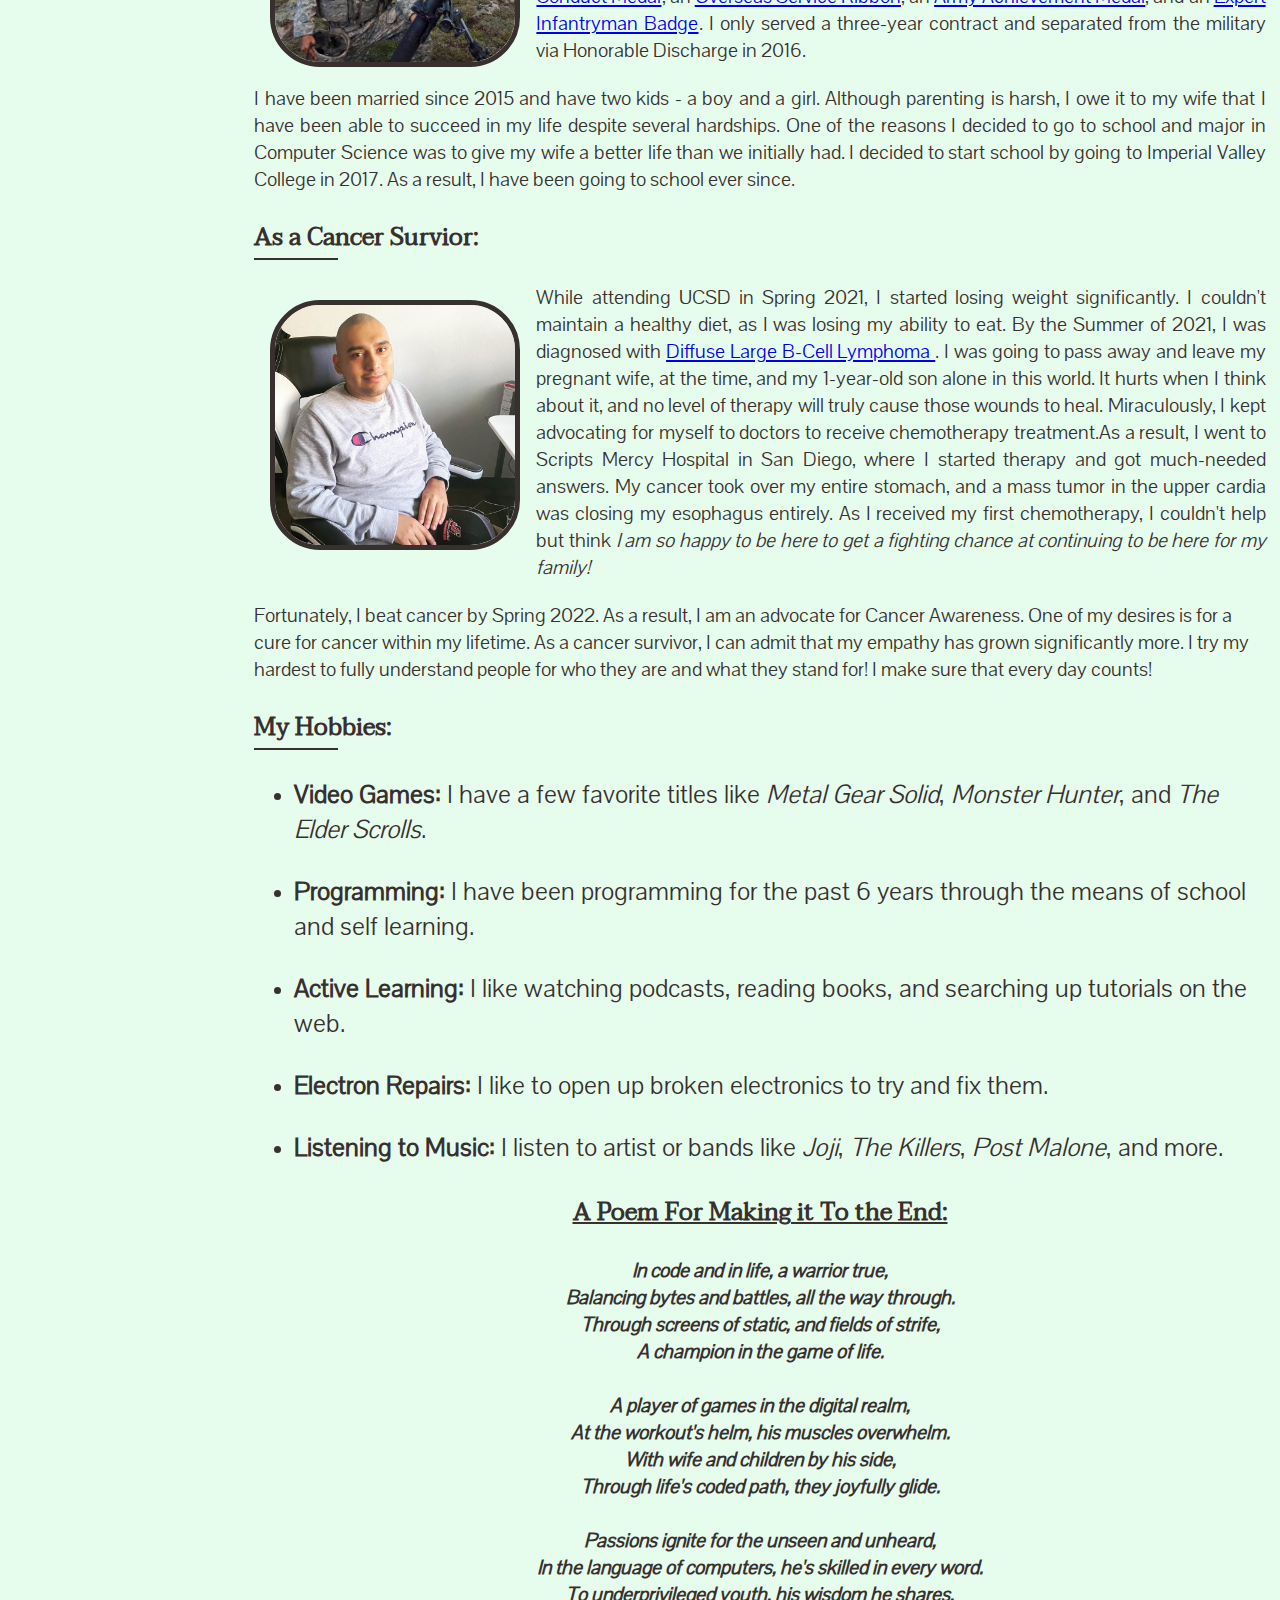
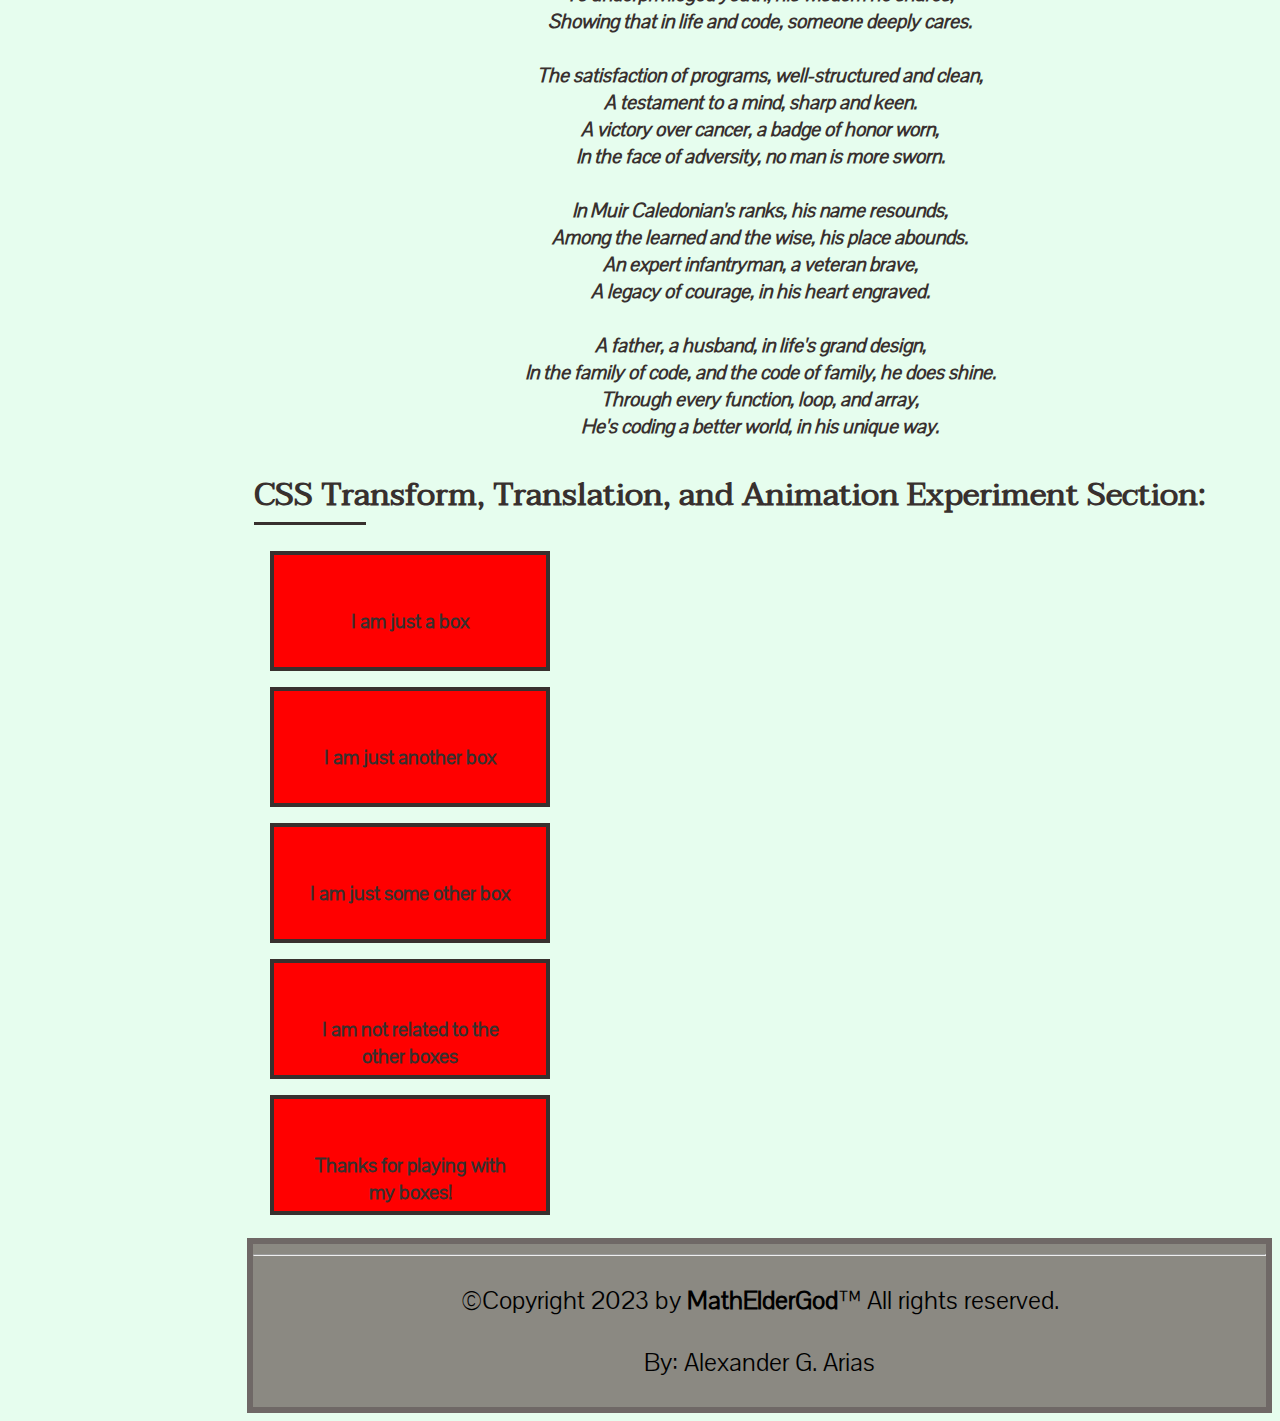
==== commit 23ab2762: "fixed img tags, making everything CSS prominant that has to deal with presentation." ====
--- a/other_pages/about.html
+++ b/other_pages/about.html
@@ -51,7 +51,7 @@
         </p>
         <div id="professional-info-container">
             <img id="page-picture" src="/assets/images/persoanl-img.jpg"
-                alt="Alexander sitting down in his office while smiling" width="200" height="200">
+                alt="Alexander sitting down in his office while smiling">
             <section id="professional-info">
                 <h2>Computer Scientist</h2>
                 <p>
@@ -93,7 +93,7 @@
         <section id="person-info">
             <h2>As a Person:</h2>
             <img id="soldier-picture" src="/assets/images/picture-of-me-soldier.jpg"
-                alt="Alex next to a mortar, smiling when he was a soldier." width="200" height="200">
+                alt="Alex next to a mortar, smiling when he was a soldier.">
             <p>
                 I am a Latino Male born and raised in Imperial County, California. My hometowns are both Westmorland
                 and Brawley since I was born in Brawley and grew up in both cities. I was born a twin with four brothers
@@ -129,7 +129,7 @@
         <section id="cancer-info">
             <h3>As a Cancer Survior:</h3>
             <img id="cancer-picture" src="/assets/images/picture-of-me-cancer.jpg"
-                alt="Alex, bald due to cancer, smiling." width="200" height="200">
+                alt="Alex, bald due to cancer, smiling.">
             <p>
                 While attending UCSD in Spring 2021, I started losing weight significantly. I couldn't maintain a
                 healthy
--- a/styles/styling-sheets/about.css
+++ b/styles/styling-sheets/about.css
@@ -147,6 +147,13 @@
     border: 0.4vw solid var(--dark-brown);
 }
 
+#page-picture,
+#cancer-picture,
+#soldier-picture {
+    width: 15.0em;
+    height: 15.0em;
+}
+
 #cancer-picture,
 #soldier-picture {
     float: left;
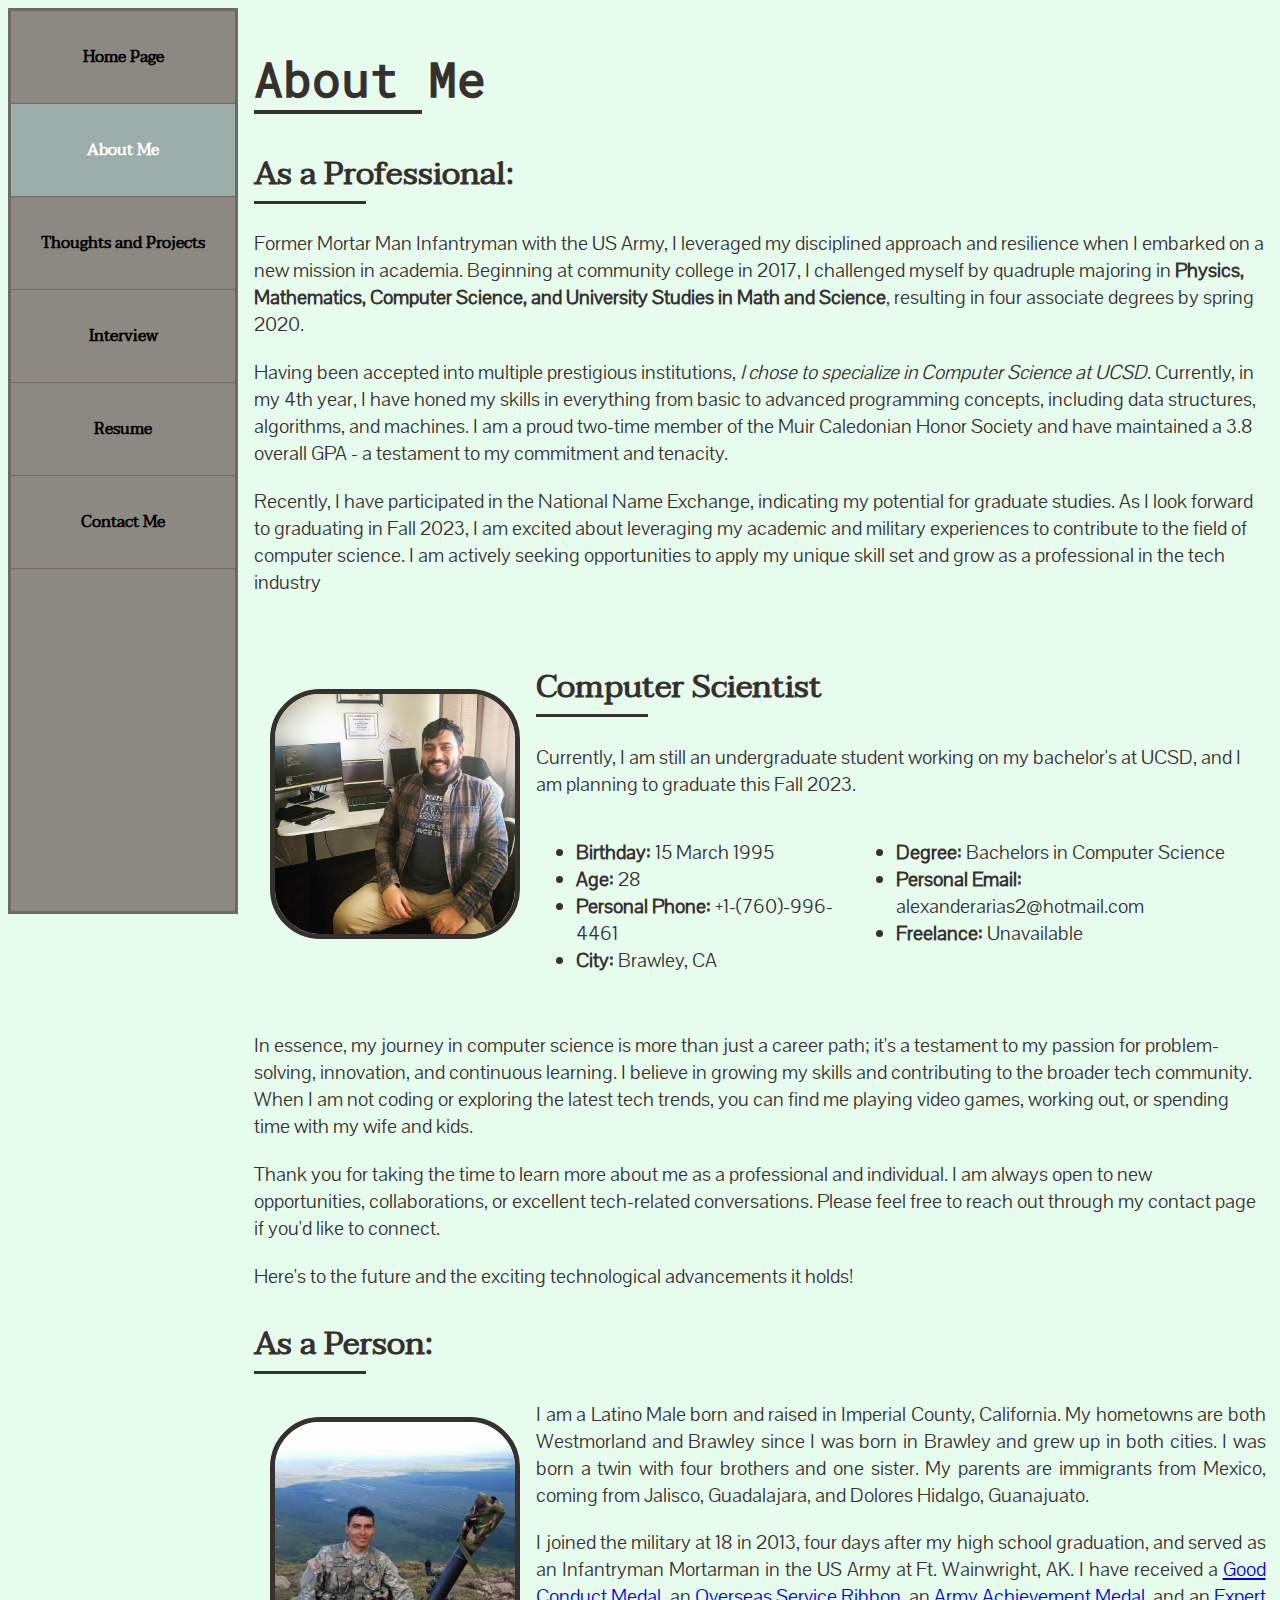
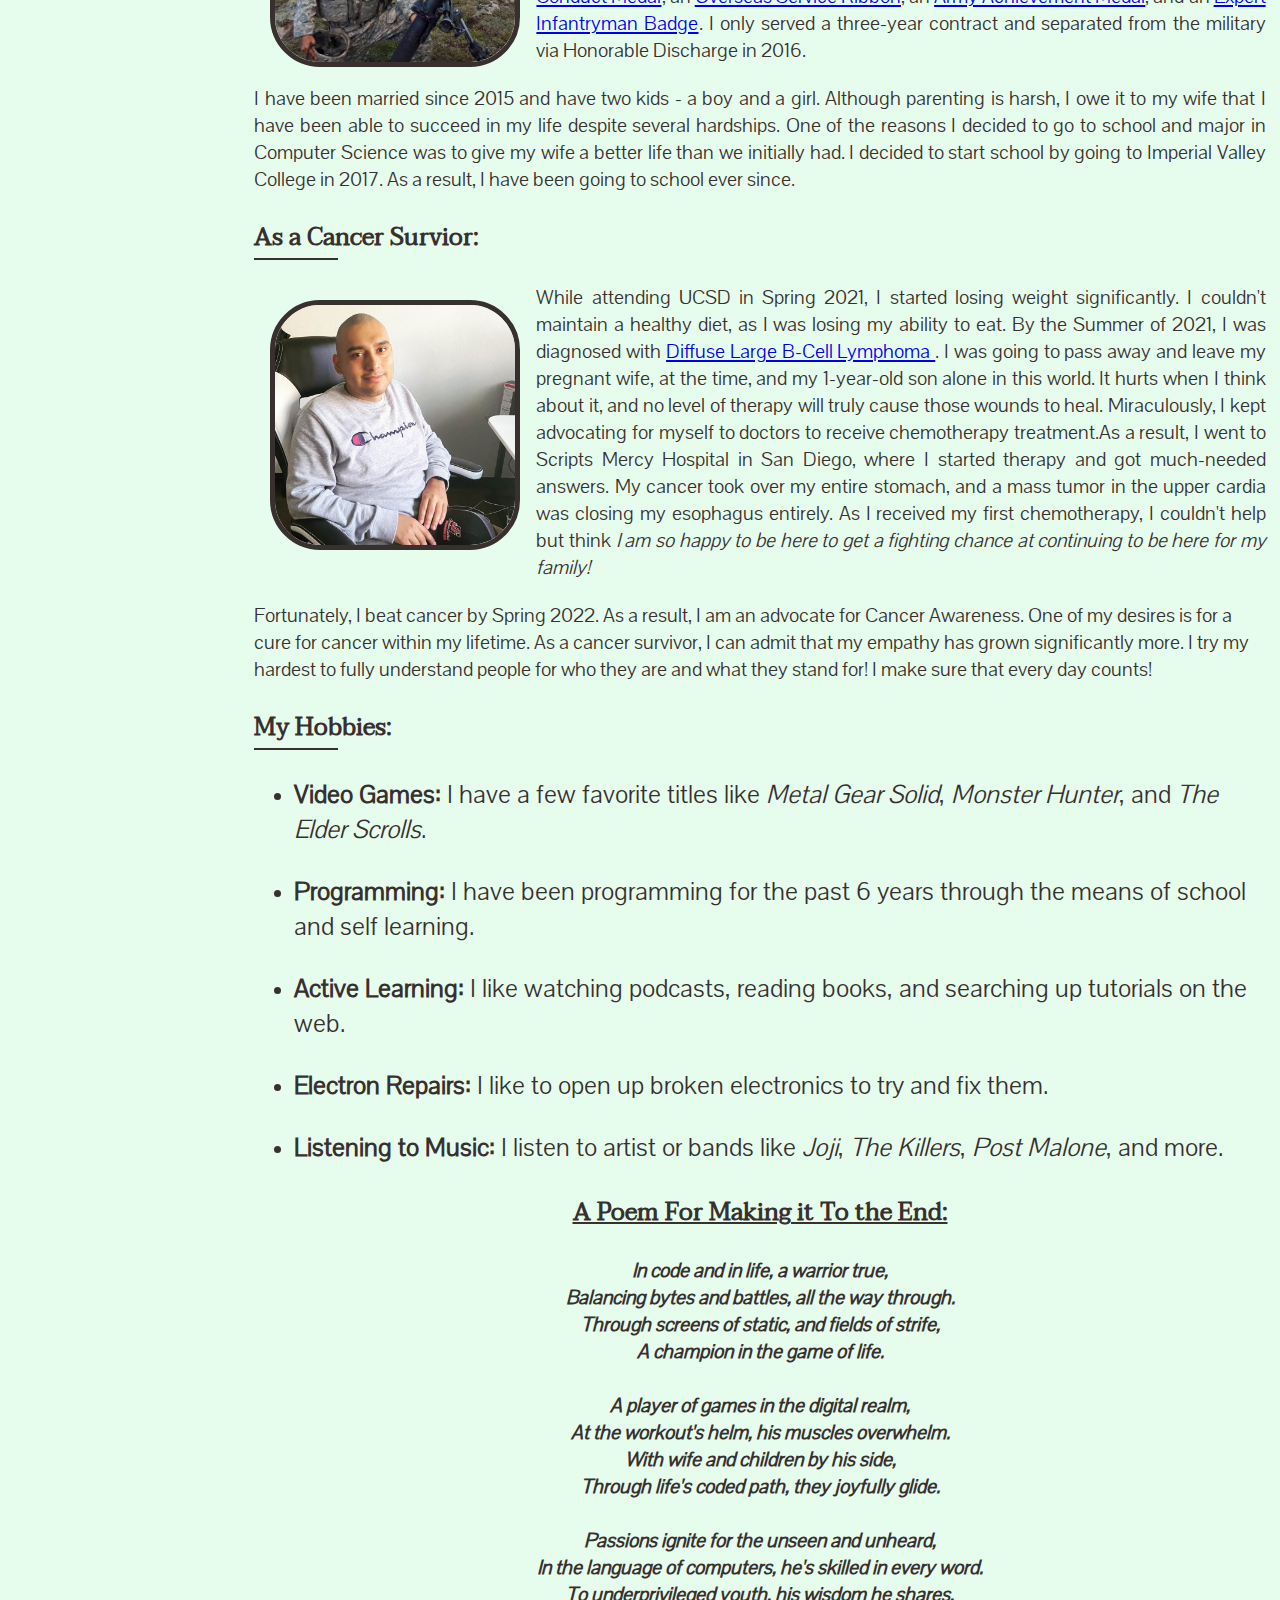
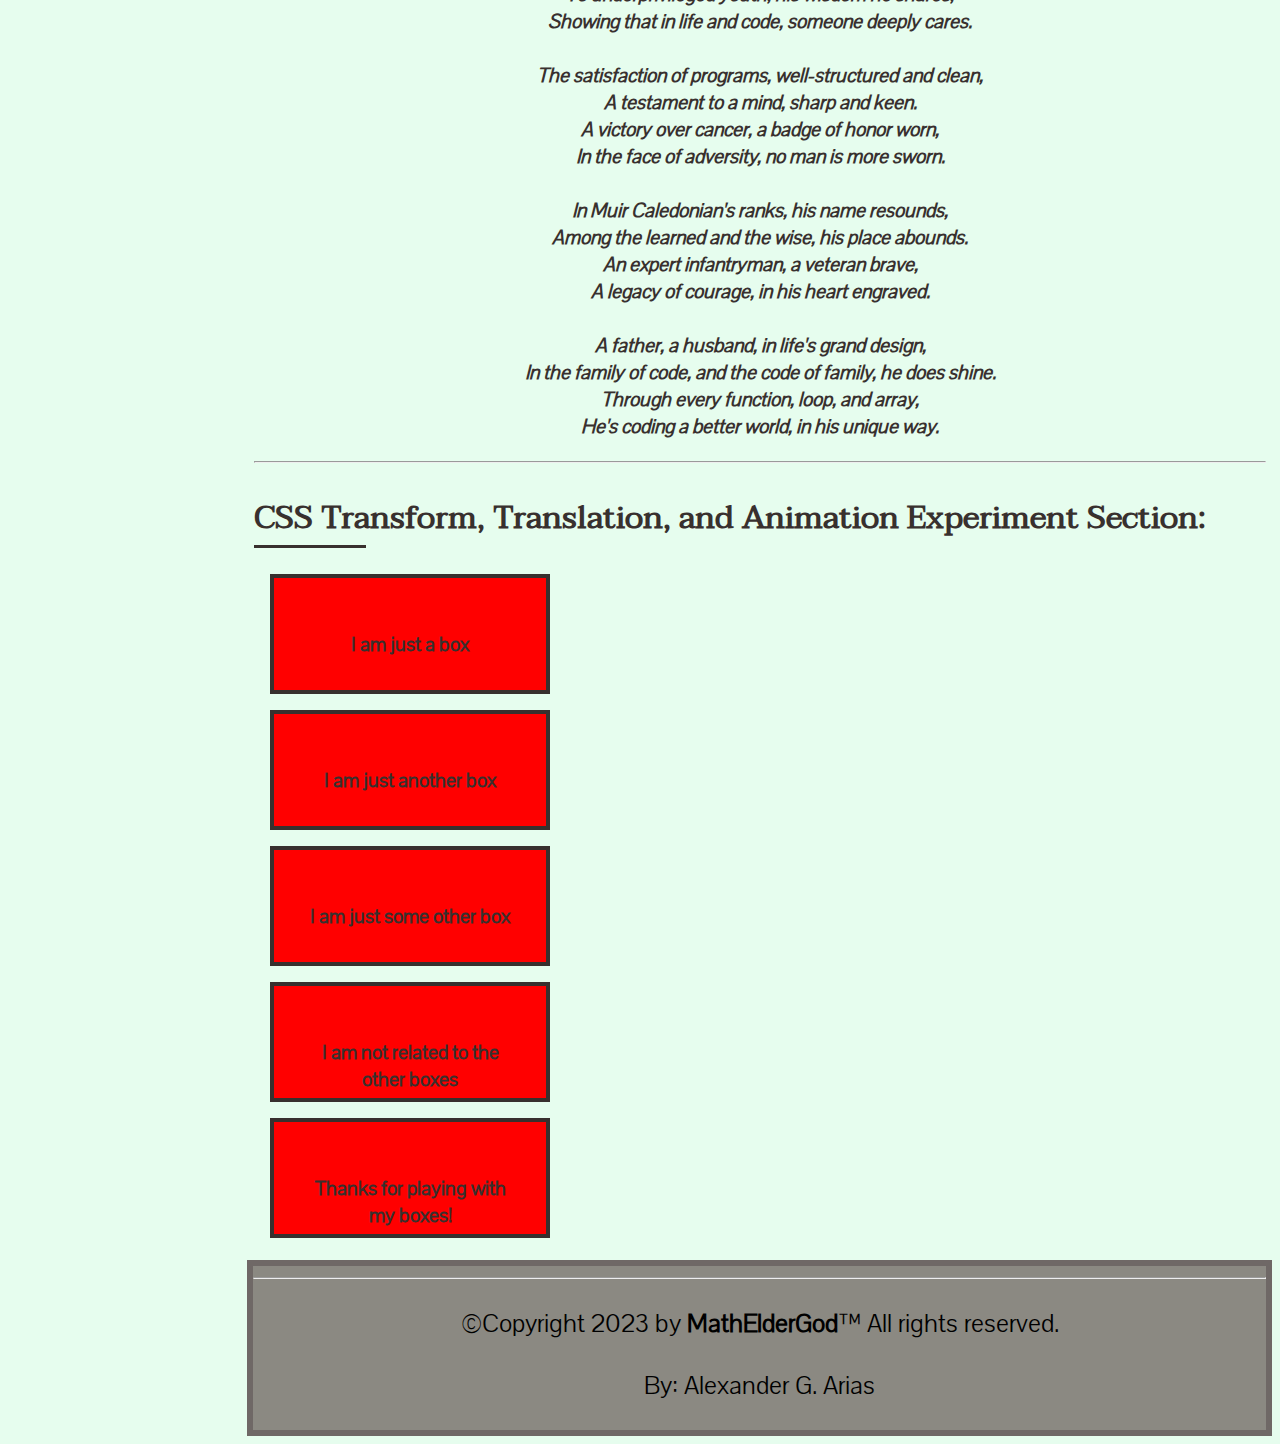
==== commit ed3cfbde: "fixed small visual bugs" ====
--- a/other_pages/about.html
+++ b/other_pages/about.html
@@ -215,6 +215,7 @@
                 He's coding a better world, in his unique way.<br>
             </p>
         </section>
+        <hr>
         <section id="experiment-section">
             <h2>CSS Transform, Translation, and Animation Experiment Section:</h2>
             <div class="experiment-box" id="experiment-box1">
--- a/styles/styling-sheets/about.css
+++ b/styles/styling-sheets/about.css
@@ -39,242 +39,702 @@
     color: var(--dark-brown);
 }
 
-/* editing the nav list for the about page */
-nav ul {
-    /* remove the bullets, margins, and paddings from the list */
-    list-style-type: none;
-    margin: 0;
-    padding: 0;
-    width: 14.0em;
-    background-color: var(--light-brown);
-    border: 0.3vw solid var(--nav-border-color);
-    height: 100%;
-    position: fixed;
-    font-family: 'taviraj-regular', Arial, sans-serif;
+/* Desktop CSS */
+@media screen and (min-width: 900px) {
+
+    /* editing the nav list for the about page */
+    nav ul {
+        /* remove the bullets, margins, and paddings from the list */
+        list-style-type: none;
+        margin: 0;
+        padding: 0;
+        width: 14.0em;
+        background-color: var(--light-brown);
+        border: 0.3vw solid var(--nav-border-color);
+        height: 100%;
+        position: fixed;
+        font-family: 'taviraj-regular', Arial, sans-serif;
+    }
+
+    /* this style makes the nav link vertical */
+    li a {
+        /* Displaying the links as block elements makes the whole link area clickable */
+        display: block;
+        color: black;
+        width: 12.0em;
+        padding: 2.0em 1.0em;
+        text-decoration: none;
+        text-align: center;
+        font-weight: bold;
+        font-size: 1.0em;
+        border-bottom: 0.1em solid var(--nav-border-color);
+    }
+
+
+
+    /* highlight which page we are currently on */
+    li a#active {
+        background-color: var(--active-nav-color);
+        color: white;
+    }
+
+    /* Change the link color on hover, if it is not id active */
+    li a:hover:not(#active) {
+        background-color: var(--dark-brown);
+        color: white;
+    }
+
+    main {
+        display: block;
+        margin-left: 15em;
+        padding: 0.4em;
+    }
+
+    h1 {
+        font-family: 'roboto-monoregular', "Times New Roman", Times, serif;
+        font-size: 3.0em;
+    }
+
+    h1::after {
+        content: "";
+        display: block;
+        width: 3.5em;
+        border-bottom: 0.1em solid var(--dark-brown);
+    }
+
+
+    p,
+    #hobbies>*,
+    #personal-info>* {
+        font-family: 'pavanam-regular', Garamond, serif;
+        font-size: 1.3em;
+    }
+
+    h2 {
+        font-size: 2.0em;
+    }
+
+    h3 {
+        font-size: 1.5em;
+    }
+
+    h2,
+    h3 {
+        font-family: 'taviraj-regular', Arial, sans-serif;
+    }
+
+    h2::after,
+    h3:not(#poem-heading)::after {
+        content: "";
+        display: block;
+        width: 3.5em;
+        border-bottom: 0.1em solid var(--dark-brown);
+    }
+
+    #professional-info-container {
+        display: flex;
+        padding: 1.0em;
+        align-items: center;
+    }
+
+    #professional-info {
+        margin-left: 1.0em;
+    }
+
+    #personal-info {
+        display: flex;
+    }
+
+    img {
+        border-radius: 20%;
+        border: 0.4vw solid var(--dark-brown);
+    }
+
+    #page-picture,
+    #cancer-picture,
+    #soldier-picture {
+        width: 15.0em;
+        height: 15.0em;
+    }
+
+    #cancer-picture,
+    #soldier-picture {
+        float: left;
+        margin: 1.0em;
+    }
+
+    section#cancer-info p,
+    section#person-info p {
+        text-align: justify;
+    }
+
+    #poem-section {
+        text-align: center;
+    }
+
+    #poem-heading {
+        text-decoration: underline;
+    }
+
+    #poem-section p {
+        font-style: italic;
+        font-weight: bold;
+    }
+
+    .experiment-box {
+        border: 0.25em solid var(--dark-brown);
+        background-color: red;
+        text-align: center;
+        padding: 2.0em;
+        width: 13.0em;
+        height: 3.0em;
+        font-weight: bold;
+        margin: 1.0em;
+        transition: width 2s, height 4s, transform 3s;
+        transition-delay: 1s;
+    }
+
+    #experiment-box1:hover {
+        transform: rotate(180deg);
+    }
+
+    #experiment-box2:hover {
+        transform: scale(1.5, 1.5);
+    }
+
+    #experiment-box3:hover {
+        transform: rotate3d(1, 1, 1, 45deg);
+    }
+
+    #experiment-box4:hover {
+        width: 50.0em;
+        height: 6.0em;
+        transition-timing-function: ease;
+        transform: rotate(180deg);
+        animation-name: rainbow;
+        animation-duration: 4s;
+        animation-delay: 1s;
+        animation-iteration-count: infinite;
+    }
+
+    @keyframes rainbow {
+        0% {
+            background-color: red;
+        }
+
+        25% {
+            background-color: yellow;
+        }
+
+        50% {
+            background-color: blue;
+        }
+
+        100% {
+            background-color: green;
+        }
+    }
+
+    #experiment-box5 {
+        animation: squareAnimation 5s linear 2s infinite alternate;
+        position: relative;
+    }
+
+    @keyframes squareAnimation {
+        0% {
+            background-color: red;
+            left: 0px;
+            top: 0px;
+        }
+
+        25% {
+            background-color: yellow;
+            left: 200px;
+            top: 0px;
+        }
+
+        50% {
+            background-color: blue;
+            left: 200px;
+            top: 200px;
+        }
+
+        75% {
+            background-color: green;
+            left: 0px;
+            top: 200px;
+        }
+
+        100% {
+            background-color: red;
+            left: 0px;
+            top: 0px;
+        }
+    }
+
+    footer {
+        background-color: var(--light-brown);
+        margin-left: 11.5em;
+        color: black;
+        font-family: 'taviraj-regular', Arial, sans-serif;
+        text-align: center;
+        font-size: 1.3em;
+        border: 0.5vw solid var(--nav-border-color);
+    }
 }
 
-/* this style makes the nav link vertical */
-li a {
-    /* Displaying the links as block elements makes the whole link area clickable */
-    display: block;
-    color: black;
-    width: 12.0em;
-    padding: 2.0em 1.0em;
-    text-decoration: none;
-    text-align: center;
-    font-weight: bold;
-    font-size: 1.0em;
-    border-bottom: 0.1em solid var(--nav-border-color);
+
+
+/* Tablet CSS*/
+@media screen and (min-width: 600px) and (max-width: 899px) {
+
+    /* your tablet-specific CSS rules go here */
+    nav ul {
+        list-style-type: none;
+        margin: 0;
+        padding: 0;
+        width: auto;
+        background-color: var(--light-brown);
+        position: relative;
+        height: auto;
+        overflow: auto;
+        font-family: 'taviraj-regular', Arial, sans-serif;
+        border: 4px solid var(--nav-border-color);
+    }
+
+    li a {
+        float: left;
+        text-decoration: none;
+        font-size: 1.0em;
+        padding: 1.0em;
+        font-weight: bold;
+        color: black;
+        border-right: 0.1em solid var(--nav-border-color);
+    }
+
+    /* highlight which page we are currently on */
+    li a#active {
+        background-color: var(--active-nav-color);
+        color: white;
+    }
+
+    /* Change the link color on hover, if it is not id active */
+    li a:hover:not(#active) {
+        background-color: var(--dark-brown);
+        color: white;
+    }
+
+    nav ul li:last-child {
+        float: right;
+        border: none;
+    }
+
+    main {
+        display: block;
+        margin: 1.0em;
+    }
+
+    h1 {
+        font-family: 'roboto-monoregular', "Times New Roman", Times, serif;
+        font-size: 2.5em;
+    }
+
+    h1::after {
+        content: "";
+        display: block;
+        width: 3.5em;
+        border-bottom: 0.1em solid var(--dark-brown);
+    }
+
+    p,
+    #hobbies>*,
+    #personal-info>* {
+        font-family: 'pavanam-regular', Garamond, serif;
+        font-size: 1.3em;
+    }
+
+    h2 {
+        font-size: 2.0em;
+    }
+
+    h3 {
+        font-size: 1.7em;
+    }
+
+    h2,
+    h3 {
+        font-family: 'taviraj-regular', Arial, sans-serif;
+    }
+
+    h2::after,
+    h3:not(#poem-heading)::after {
+        content: "";
+        display: block;
+        width: 3.5em;
+        border-bottom: 0.1em solid var(--dark-brown);
+    }
+
+    #professional-info-container {
+        display: flex;
+        padding: 1.0em;
+        align-items: center;
+    }
+
+    #professional-info {
+        margin-left: 1.0em;
+    }
+
+    #personal-info {
+        display: block;
+    }
+
+    img {
+        border-radius: 20%;
+        border: 0.2em solid var(--dark-brown);
+    }
+
+    #page-picture,
+    #cancer-picture,
+    #soldier-picture {
+        width: 15.0em;
+        height: 15.0em;
+    }
+
+    #cancer-picture,
+    #soldier-picture {
+        float: left;
+        margin: 1.0em;
+    }
+
+    section#cancer-info p,
+    section#person-info p {
+        text-align: justify;
+    }
+
+    #poem-section {
+        text-align: center;
+    }
+
+    #poem-heading {
+        text-decoration: underline;
+    }
+
+    #poem-section p {
+        font-style: italic;
+        font-weight: bold;
+    }
+
+    .experiment-box {
+        border: 0.25em solid var(--dark-brown);
+        background-color: red;
+        text-align: center;
+        padding: 2.0em;
+        width: 13.0em;
+        height: 3.0em;
+        font-weight: bold;
+        margin: 1.0em;
+        transition: width 2s, height 4s, transform 3s;
+        transition-delay: 1s;
+    }
+
+    #experiment-box1:hover {
+        transform: rotate(180deg);
+    }
+
+    #experiment-box2:hover {
+        transform: scale(1.5, 1.5);
+    }
+
+    #experiment-box3:hover {
+        transform: rotate3d(1, 1, 1, 45deg);
+    }
+
+    #experiment-box4:hover {
+        width: 50.0em;
+        height: 6.0em;
+        transition-timing-function: ease;
+        transform: rotate(180deg);
+        animation-name: rainbow;
+        animation-duration: 4s;
+        animation-delay: 1s;
+        animation-iteration-count: infinite;
+    }
+
+    @keyframes rainbow {
+        0% {
+            background-color: red;
+        }
+
+        25% {
+            background-color: yellow;
+        }
+
+        50% {
+            background-color: blue;
+        }
+
+        100% {
+            background-color: green;
+        }
+    }
+
+    #experiment-box5 {
+        animation: squareAnimation 5s linear 2s infinite alternate;
+        position: relative;
+    }
+
+    @keyframes squareAnimation {
+        0% {
+            background-color: red;
+            left: 0px;
+            top: 0px;
+        }
+
+        25% {
+            background-color: yellow;
+            left: 200px;
+            top: 0px;
+        }
+
+        50% {
+            background-color: blue;
+            left: 200px;
+            top: 200px;
+        }
+
+        75% {
+            background-color: green;
+            left: 0px;
+            top: 200px;
+        }
+
+        100% {
+            background-color: red;
+            left: 0px;
+            top: 0px;
+        }
+    }
+
+    footer {
+        background-color: var(--light-brown);
+        color: black;
+        font-family: 'taviraj-regular', Arial, sans-serif;
+        text-align: center;
+        font-size: 1.3em;
+        border: 0.5vw solid var(--nav-border-color);
+    }
 }
 
-
-
-/* highlight which page we are currently on */
-li a#active {
-    background-color: var(--active-nav-color);
-    color: white;
-}
-
-/* Change the link color on hover, if it is not id active */
-li a:hover:not(#active) {
-    background-color: var(--dark-brown);
-    color: white;
-}
-
-main {
-    display: block;
-    margin-left: 15em;
-    padding: 0.4em;
-}
-
-h1 {
-    font-family: 'roboto-monoregular', "Times New Roman", Times, serif;
-    font-size: 3.0em;
-}
-
-h1::after {
-    content: "";
-    display: block;
-    width: 3.5em;
-    border-bottom: 0.1em solid var(--dark-brown);
-}
-
-
-p,
-#hobbies>*,
-#personal-info>* {
-    font-family: 'pavanam-regular', Garamond, serif;
-    font-size: 1.3em;
-}
-
-h2 {
-    font-size: 2.0em;
-}
-
-h3 {
-    font-size: 1.5em;
-}
-
-h2,
-h3 {
-    font-family: 'taviraj-regular', Arial, sans-serif;
-}
-
-h2::after,
-h3:not(#poem-heading)::after {
-    content: "";
-    display: block;
-    width: 3.5em;
-    border-bottom: 0.1em solid var(--dark-brown);
-}
-
-#professional-info-container {
-    display: flex;
-    padding: 1.0em;
-    align-items: center;
-}
-
-#professional-info {
-    margin-left: 1.0em;
-}
-
-#personal-info {
-    display: flex;
-}
-
-img {
-    border-radius: 20%;
-    border: 0.4vw solid var(--dark-brown);
-}
-
-#page-picture,
-#cancer-picture,
-#soldier-picture {
-    width: 15.0em;
-    height: 15.0em;
-}
-
-#cancer-picture,
-#soldier-picture {
-    float: left;
-    margin: 1.0em;
-}
-
-section#cancer-info p,
-section#person-info p {
-    text-align: justify;
-}
-
-#poem-section {
-    text-align: center;
-}
-
-#poem-heading {
-    text-decoration: underline;
-}
-
-#poem-section p {
-    font-style: italic;
-    font-weight: bold;
-}
-
-.experiment-box {
-    border: 0.25em solid var(--dark-brown);
-    background-color: red;
-    text-align: center;
-    padding: 2.0em;
-    width: 13.0em;
-    height: 3.0em;
-    font-weight: bold;
-    margin: 1.0em;
-    transition: width 2s, height 4s, transform 3s;
-    transition-delay: 1s;
-}
-
-#experiment-box1:hover {
-    transform: rotate(180deg);
-}
-
-#experiment-box2:hover {
-    transform: scale(1.5, 1.5);
-}
-
-#experiment-box3:hover {
-    transform: rotate3d(1, 1, 1, 45deg);
-}
-
-#experiment-box4:hover {
-    width: 50.0em;
-    height: 6.0em;
-    transition-timing-function: ease;
-    transform: rotate(180deg);
-    animation-name: rainbow;
-    animation-duration: 4s;
-    animation-delay: 1s;
-    animation-iteration-count: infinite;
-}
-
-@keyframes rainbow {
-    0% {
+/* Mobile CSS*/
+@media screen and (max-width: 599px) {
+
+    /* your mobile phone-specific CSS rules go here */
+    nav ul {
+        list-style-type: none;
+        margin: 0;
+        padding: 0;
+        width: auto;
+        background-color: var(--light-brown);
+        position: relative;
+        height: auto;
+        overflow: auto;
+        font-family: 'taviraj-regular', Arial, sans-serif;
+        border: 4px solid var(--nav-border-color);
+    }
+
+    li a {
+        border-bottom: 3px solid var(--nav-border-color);
+    }
+
+    /* highlight which page we are currently on */
+    li a#active {
+        background-color: var(--active-nav-color);
+        color: white;
+    }
+
+    /* Change the link color on hover, if it is not id active */
+    li a:hover:not(#active) {
+        background-color: var(--dark-brown);
+        color: white;
+    }
+
+    li a {
+        display: block;
+        color: black;
+        padding: 8px 16px;
+        text-decoration: none;
+        text-align: center;
+        font-weight: bold;
+    }
+
+    main {
+        display: block;
+        margin: 1.0em;
+    }
+
+    h1 {
+        font-family: 'roboto-monoregular', "Times New Roman", Times, serif;
+        font-size: 30px;
+    }
+
+    h1::after {
+        content: "";
+        display: block;
+        width: 3.5em;
+        border-bottom: 0.1em solid var(--dark-brown);
+    }
+
+    p,
+    #hobbies>*,
+    #personal-info>* {
+        font-family: 'pavanam-regular', Garamond, serif;
+        font-size: 1.3em;
+    }
+
+    h2 {
+        font-size: 1.5em;
+    }
+
+    h3 {
+        font-size: 1.25em;
+    }
+
+    h2,
+    h3 {
+        font-family: 'taviraj-regular', Arial, sans-serif;
+    }
+
+    h2::after,
+    h3:not(#poem-heading)::after {
+        content: "";
+        display: block;
+        width: 3.5em;
+        border-bottom: 0.1em solid var(--dark-brown);
+    }
+
+    img {
+        border-radius: 20%;
+        border: 0.4vw solid var(--dark-brown);
+    }
+
+    #page-picture,
+    #cancer-picture,
+    #soldier-picture {
+        width: 15.0em;
+        height: 15.0em;
+        margin-left: 10vw;
+    }
+
+    #poem-section {
+        text-align: center;
+    }
+
+    #poem-heading {
+        text-decoration: underline;
+    }
+
+    #poem-section p {
+        font-style: italic;
+        font-weight: bold;
+    }
+
+    .experiment-box {
+        border: 0.25em solid var(--dark-brown);
         background-color: red;
-    }
-
-    25% {
-        background-color: yellow;
-    }
-
-    50% {
-        background-color: blue;
-    }
-
-    100% {
-        background-color: green;
-    }
-}
-
-#experiment-box5 {
-    animation: squareAnimation 5s linear 2s infinite alternate;
-    position: relative;
-}
-
-@keyframes squareAnimation {
-    0% {
-        background-color: red;
-        left: 0px;
-        top: 0px;
-    }
-
-    25% {
-        background-color: yellow;
-        left: 200px;
-        top: 0px;
-    }
-
-    50% {
-        background-color: blue;
-        left: 200px;
-        top: 200px;
-    }
-
-    75% {
-        background-color: green;
-        left: 0px;
-        top: 200px;
-    }
-
-    100% {
-        background-color: red;
-        left: 0px;
-        top: 0px;
-    }
-}
-
-footer {
-    background-color: var(--light-brown);
-    margin-left: 11.5em;
-    color: black;
-    font-family: 'taviraj-regular', Arial, sans-serif;
-    text-align: center;
-    font-size: 1.3em;
-    border: 0.5vw solid var(--nav-border-color);
+        text-align: center;
+        padding: 2.0em;
+        width: 13.0em;
+        height: 3.0em;
+        font-weight: bold;
+        margin: 1.0em;
+        transition: width 2s, height 4s, transform 3s;
+        transition-delay: 1s;
+    }
+
+    #experiment-box1:hover {
+        transform: rotate(180deg);
+    }
+
+    #experiment-box2:hover {
+        transform: scale(1.5, 1.5);
+    }
+
+    #experiment-box3:hover {
+        transform: rotate3d(1, 1, 1, 45deg);
+    }
+
+    #experiment-box4:hover {
+        width: 50.0em;
+        height: 6.0em;
+        transition-timing-function: ease;
+        transform: rotate(180deg);
+        animation-name: rainbow;
+        animation-duration: 4s;
+        animation-delay: 1s;
+        animation-iteration-count: infinite;
+    }
+
+    @keyframes rainbow {
+        0% {
+            background-color: red;
+        }
+
+        25% {
+            background-color: yellow;
+        }
+
+        50% {
+            background-color: blue;
+        }
+
+        100% {
+            background-color: green;
+        }
+    }
+
+    #experiment-box5 {
+        animation: squareAnimation 5s linear 2s infinite alternate;
+        position: relative;
+    }
+
+    @keyframes squareAnimation {
+        0% {
+            background-color: red;
+            left: 0px;
+            top: 0px;
+        }
+
+        25% {
+            background-color: yellow;
+            left: 200px;
+            top: 0px;
+        }
+
+        50% {
+            background-color: blue;
+            left: 200px;
+            top: 200px;
+        }
+
+        75% {
+            background-color: green;
+            left: 0px;
+            top: 200px;
+        }
+
+        100% {
+            background-color: red;
+            left: 0px;
+            top: 0px;
+        }
+    }
+
+    footer {
+        background-color: var(--light-brown);
+        padding: 5px;
+        color: black;
+        font-family: 'taviraj-regular', Arial, sans-serif;
+        text-align: center;
+        font-size: 20px;
+    }
 }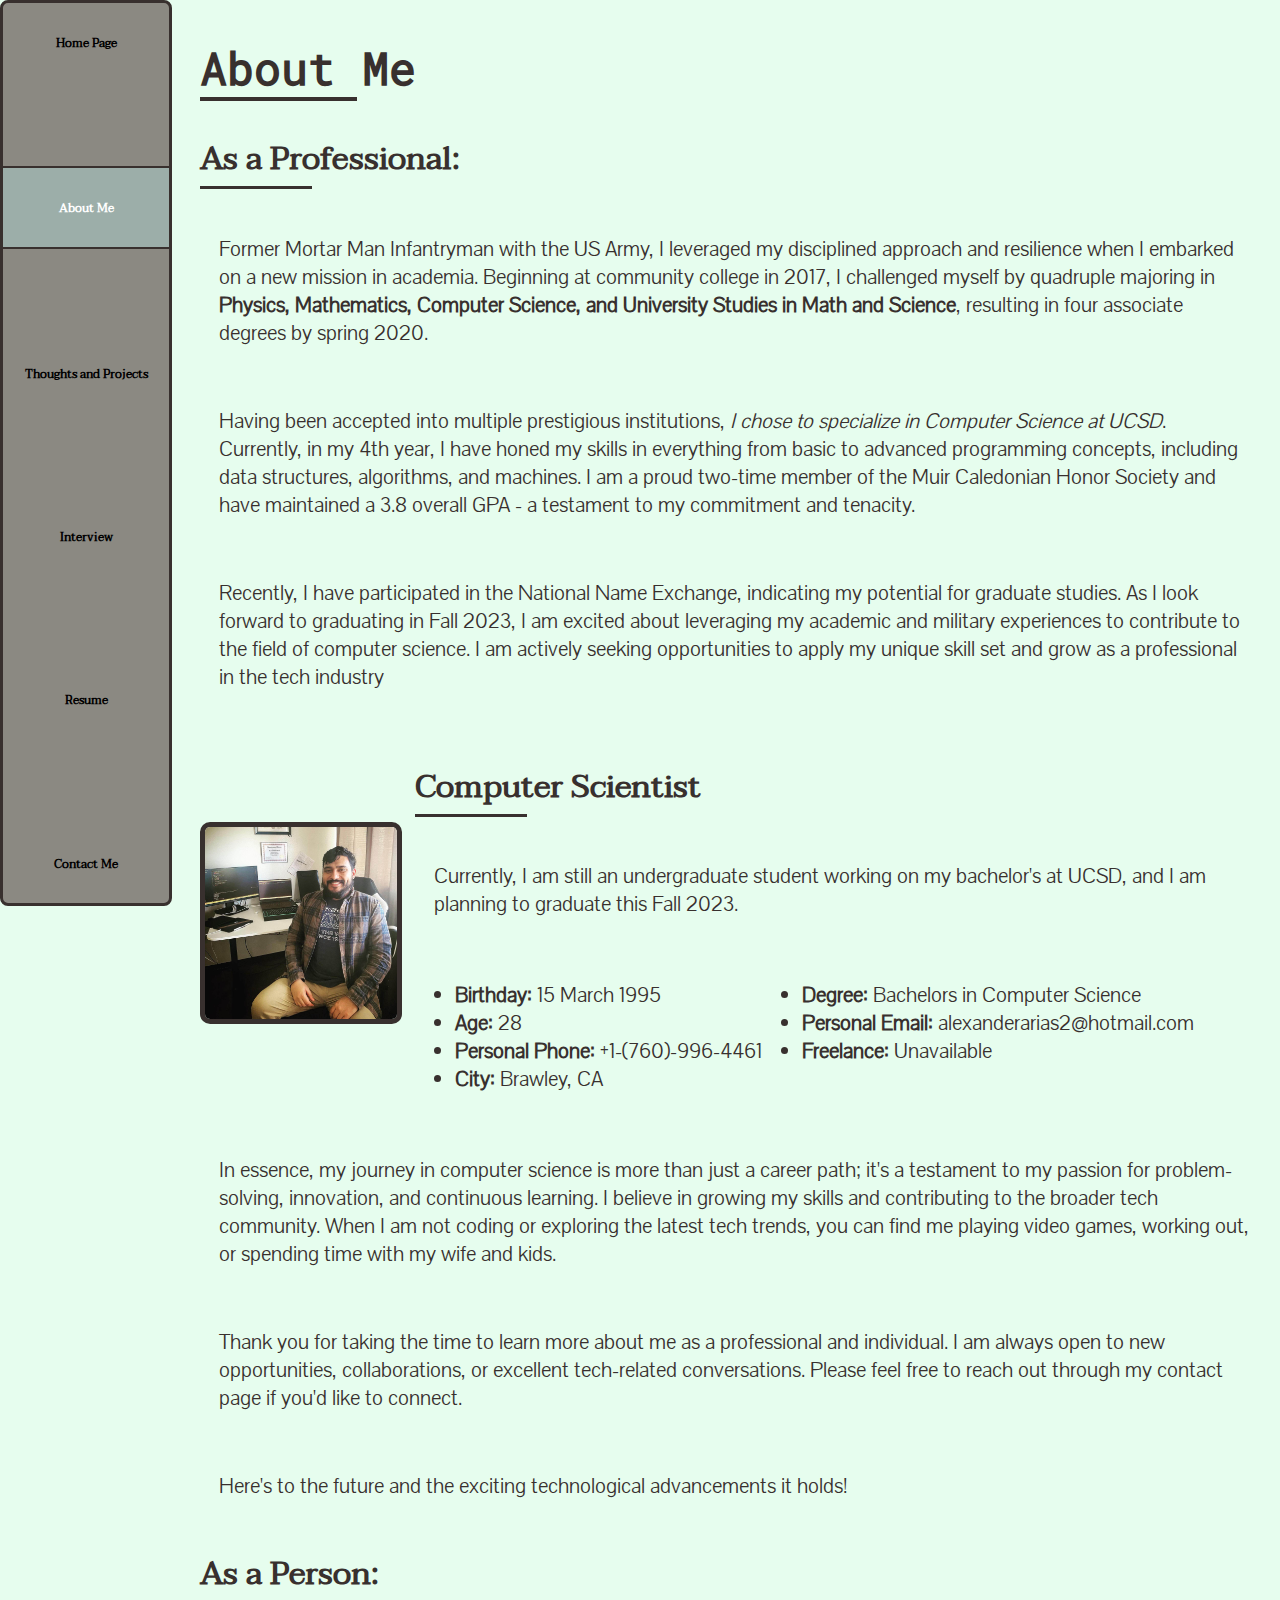
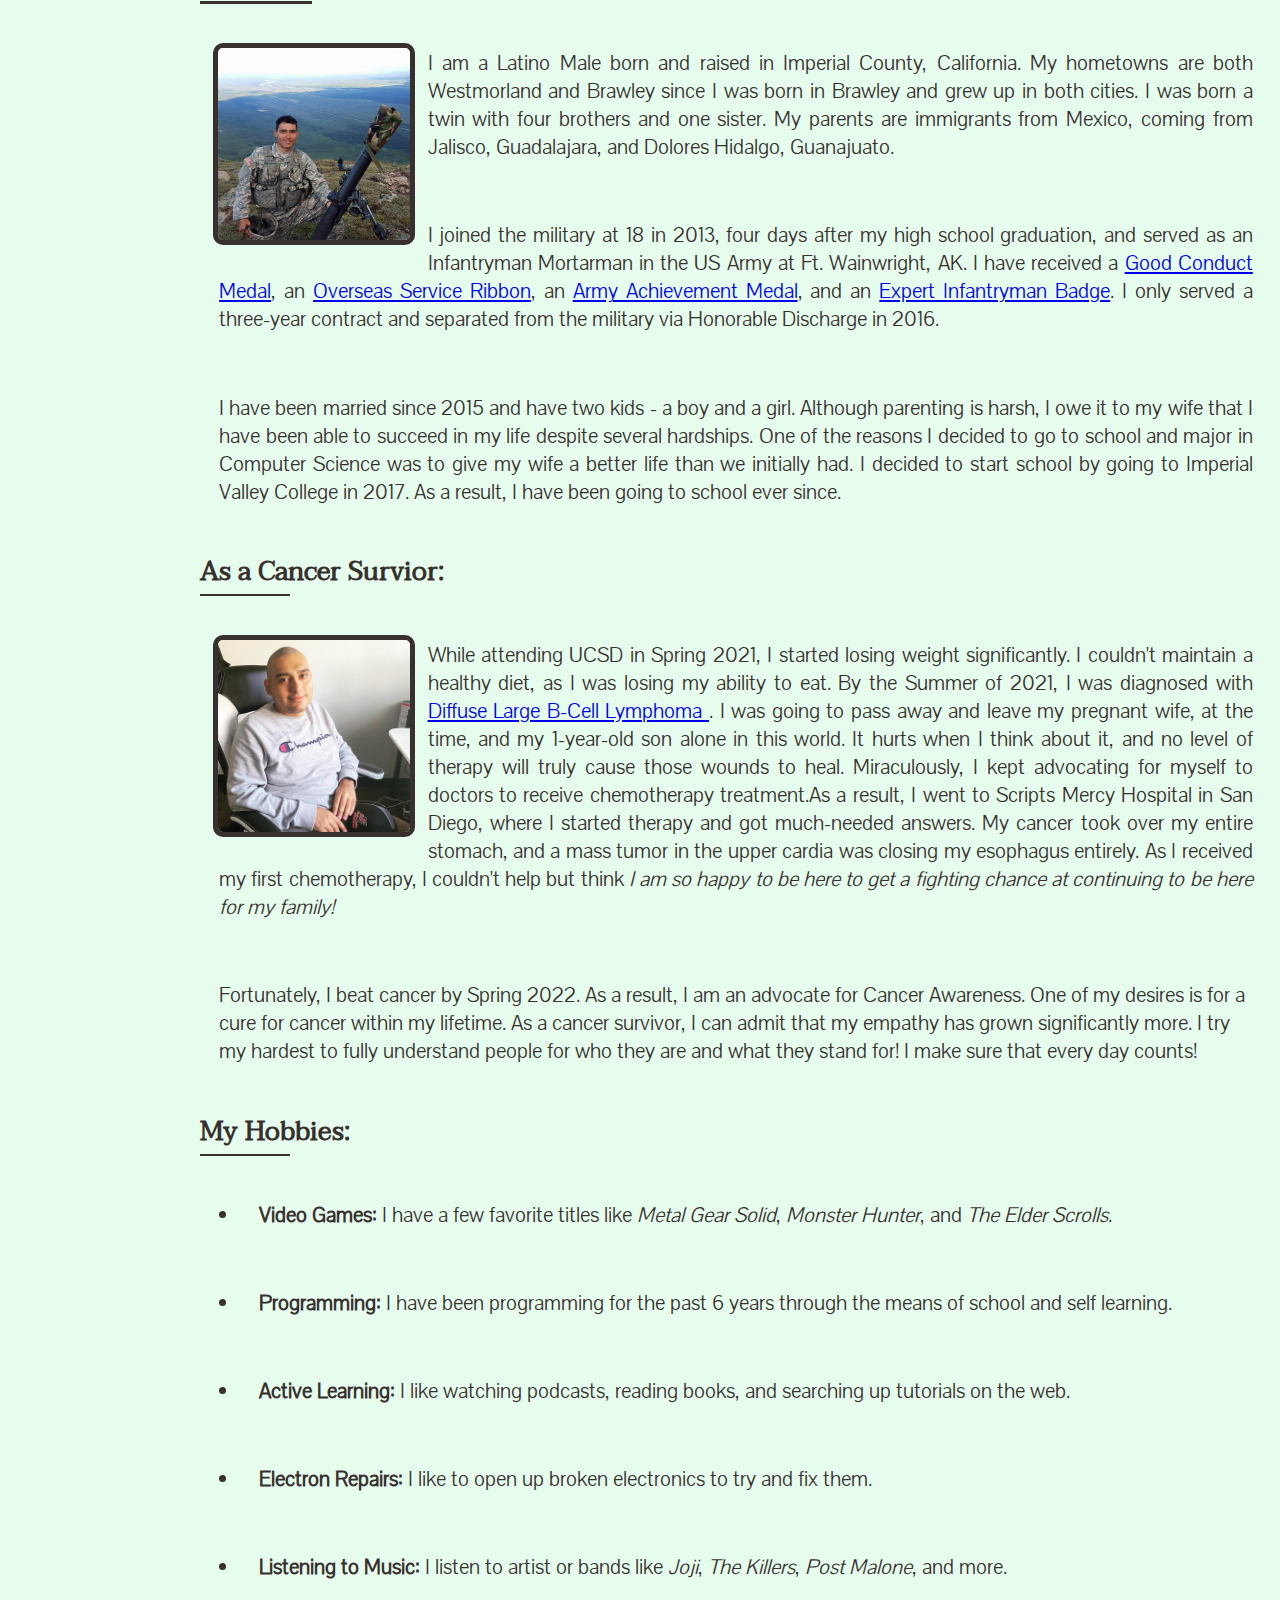
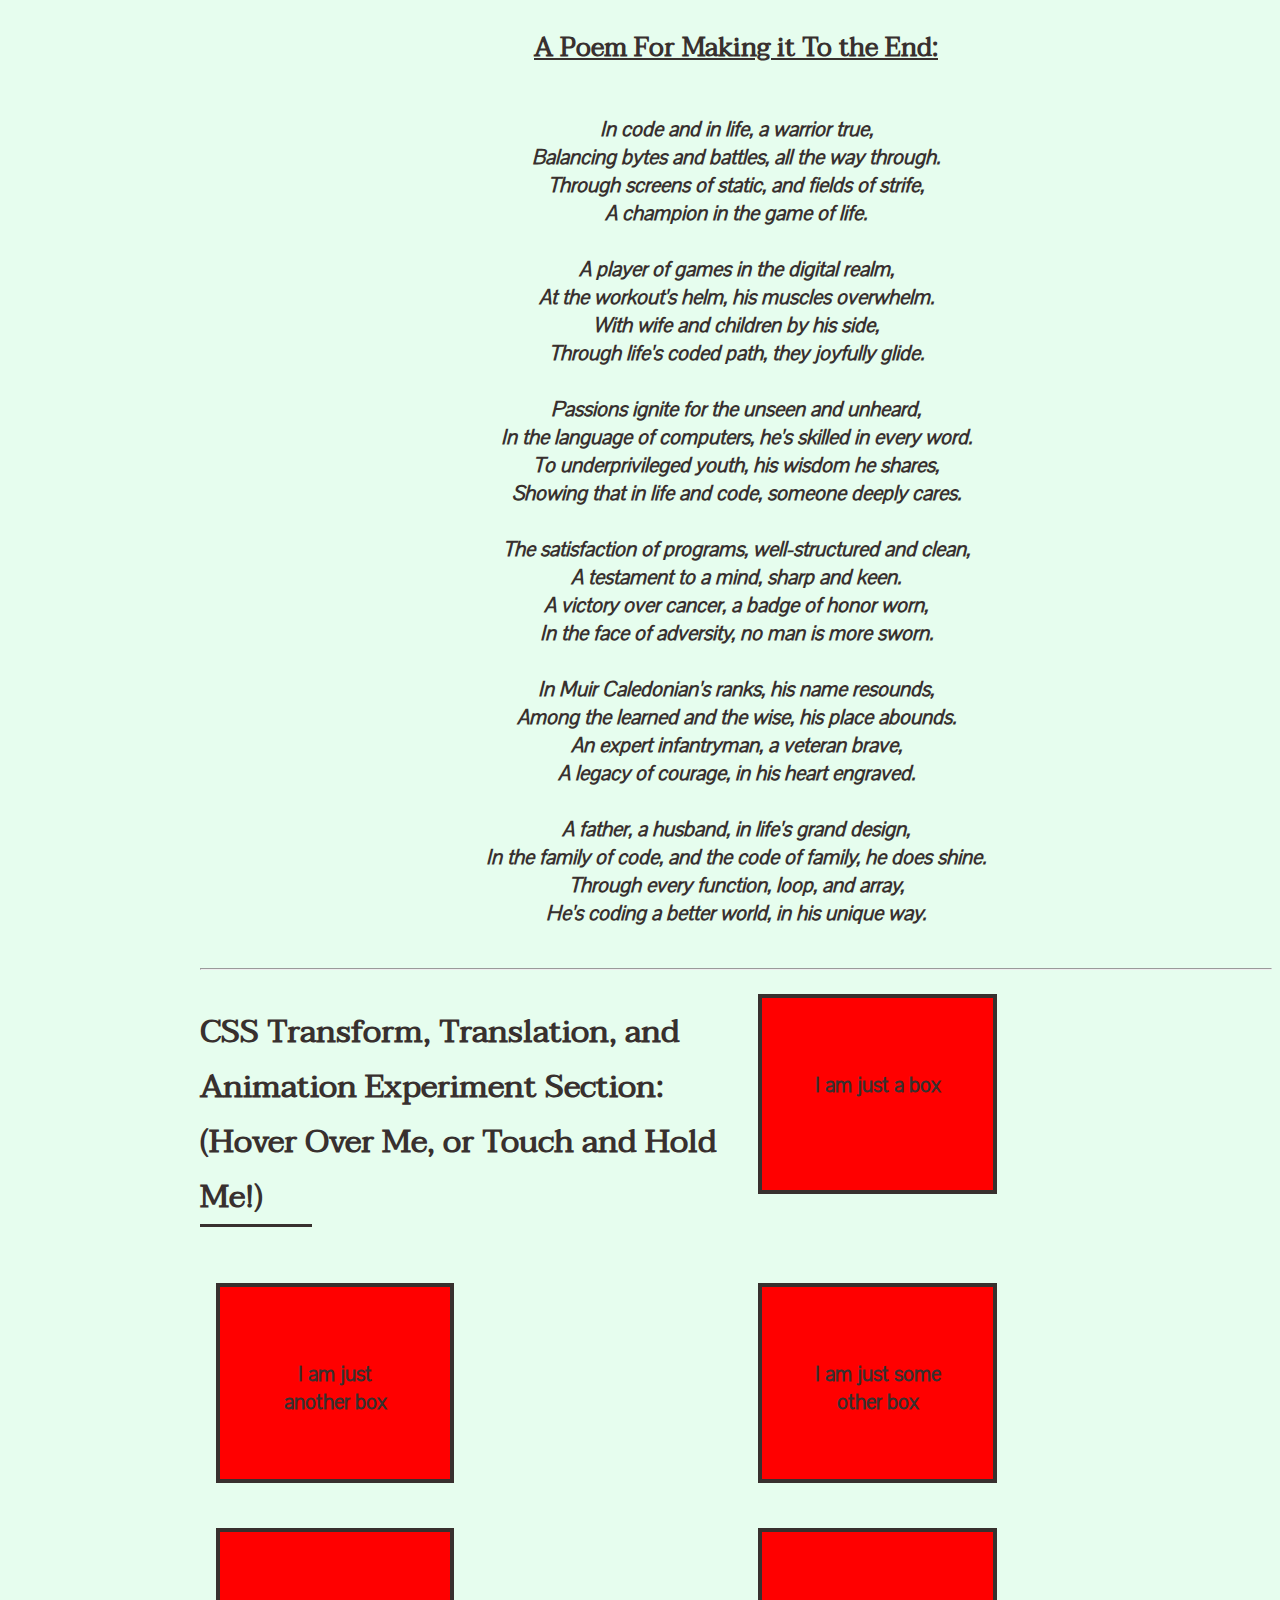
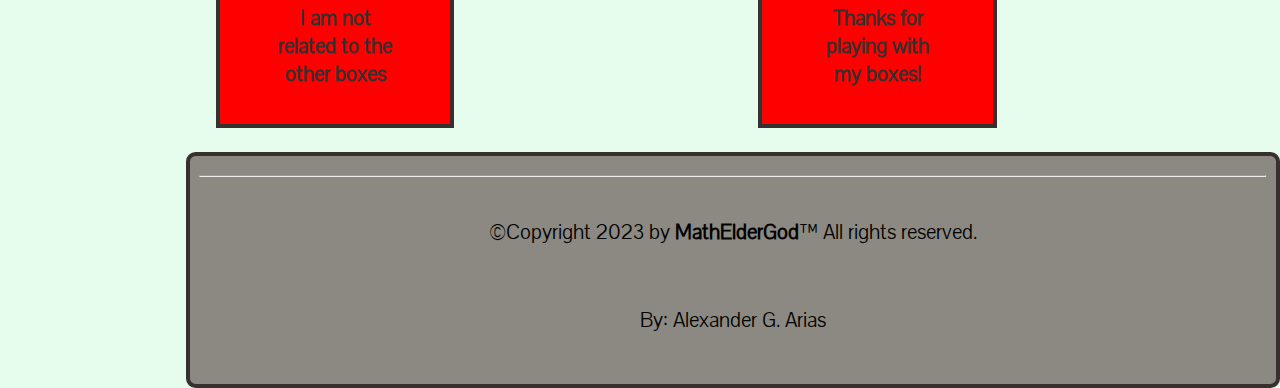
==== commit 600f1abb: "fixed some of the CSS, made sure to use grid and flex more" ====
--- a/other_pages/about.html
+++ b/other_pages/about.html
@@ -217,7 +217,7 @@
         </section>
         <hr>
         <section id="experiment-section">
-            <h2>CSS Transform, Translation, and Animation Experiment Section:</h2>
+            <h2>CSS Transform, Translation, and Animation Experiment Section: (Hover Over Me, or Touch and Hold Me!)</h2>
             <div class="experiment-box" id="experiment-box1">
                 <p>I am just a box</p>
             </div>
--- a/styles/styling-sheets/about.css
+++ b/styles/styling-sheets/about.css
@@ -37,62 +37,66 @@
 body {
     background-color: var(--light-green);
     color: var(--dark-brown);
+    margin: 0;
+    padding: 0;
 }
 
 /* Desktop CSS */
-@media screen and (min-width: 900px) {
-
-    /* editing the nav list for the about page */
+@media screen and (min-width: 1025px) {
     nav ul {
-        /* remove the bullets, margins, and paddings from the list */
+        font-family: 'taviraj-regular', Arial, sans-serif;
         list-style-type: none;
+        display: flex;
+        flex-direction: column;
+        justify-content: space-between;
+        align-content: center;
+        align-items: center;
+        width: 13.0vw;
+        height: 100%;
         margin: 0;
         padding: 0;
+        position: fixed;
+        background-color: var(--light-brown);
+        border: 0.3vw solid var(--dark-brown);
+        border-radius: 0.5em;
+    }
+
+    nav li a {
+        display: block;
+        font-weight: bold;
+        font-size: 0.925vw;
+        text-decoration: none;
+        text-align: center;
+        color: black;
         width: 14.0em;
-        background-color: var(--light-brown);
-        border: 0.3vw solid var(--nav-border-color);
-        height: 100%;
-        position: fixed;
-        font-family: 'taviraj-regular', Arial, sans-serif;
-    }
-
-    /* this style makes the nav link vertical */
-    li a {
-        /* Displaying the links as block elements makes the whole link area clickable */
-        display: block;
-        color: black;
-        width: 12.0em;
-        padding: 2.0em 1.0em;
-        text-decoration: none;
-        text-align: center;
-        font-weight: bold;
-        font-size: 1.0em;
-        border-bottom: 0.1em solid var(--nav-border-color);
-    }
-
-
+        height: 4.15em;
+        padding-top: 2.5em;
+    }
 
     /* highlight which page we are currently on */
-    li a#active {
+    nav li a#active {
         background-color: var(--active-nav-color);
+        border-bottom: 0.25em solid var(--dark-brown);
+        border-top: 0.25em solid var(--dark-brown);
         color: white;
     }
 
     /* Change the link color on hover, if it is not id active */
-    li a:hover:not(#active) {
+    nav li a:hover:not(#active) {
         background-color: var(--dark-brown);
+        border-radius: 0.5em;
         color: white;
     }
 
     main {
         display: block;
-        margin-left: 15em;
-        padding: 0.4em;
+        margin-left: 15.0vw;
+        padding: 0.5em;
     }
 
     h1 {
         font-family: 'roboto-monoregular', "Times New Roman", Times, serif;
-        font-size: 3.0em;
+        font-size: 3.5vw;
     }
 
     h1::after {
@@ -102,43 +106,39 @@
         border-bottom: 0.1em solid var(--dark-brown);
     }
 
+    h2 {
+        font-size: 2.5vw;
+        font-family: 'taviraj-regular', Arial, sans-serif;
+    }
+
+    h3 {
+        font-size: 2.0vw;
+        font-family: 'taviraj-regular', Arial, sans-serif;
+    }
+
+    h2::after,
+    h3:not(#poem-heading)::after {
+        content: "";
+        display: block;
+        width: 3.5em;
+        border-bottom: 0.1em solid var(--dark-brown);
+    }
 
     p,
     #hobbies>*,
     #personal-info>* {
         font-family: 'pavanam-regular', Garamond, serif;
-        font-size: 1.3em;
-    }
-
-    h2 {
-        font-size: 2.0em;
-    }
-
-    h3 {
-        font-size: 1.5em;
-    }
-
-    h2,
-    h3 {
-        font-family: 'taviraj-regular', Arial, sans-serif;
-    }
-
-    h2::after,
-    h3:not(#poem-heading)::after {
-        content: "";
-        display: block;
-        width: 3.5em;
-        border-bottom: 0.1em solid var(--dark-brown);
+        font-size: 1.7vw;
     }
 
     #professional-info-container {
         display: flex;
-        padding: 1.0em;
         align-items: center;
+        justify-content: space-evenly;
     }
 
     #professional-info {
-        margin-left: 1.0em;
+        margin-left: 1.0vw;
     }
 
     #personal-info {
@@ -146,21 +146,25 @@
     }
 
     img {
-        border-radius: 20%;
+        border-radius: 5%;
         border: 0.4vw solid var(--dark-brown);
     }
 
     #page-picture,
     #cancer-picture,
     #soldier-picture {
-        width: 15.0em;
-        height: 15.0em;
+        width: 15.0vw;
+        height: 15.0vw;
     }
 
     #cancer-picture,
     #soldier-picture {
         float: left;
-        margin: 1.0em;
+        margin: 1.0vw;
+    }
+
+    p {
+        padding: 1.5vw;
     }
 
     section#cancer-info p,
@@ -181,13 +185,19 @@
         font-weight: bold;
     }
 
+    #experiment-section {
+        display: grid;
+        grid-template-columns: repeat(2, 1fr);
+        gap: 1.0vw;
+    }
+
     .experiment-box {
         border: 0.25em solid var(--dark-brown);
         background-color: red;
         text-align: center;
         padding: 2.0em;
-        width: 13.0em;
-        height: 3.0em;
+        width: 13.0vw;
+        height: 10.0vw;
         font-weight: bold;
         margin: 1.0em;
         transition: width 2s, height 4s, transform 3s;
@@ -207,8 +217,8 @@
     }
 
     #experiment-box4:hover {
-        width: 50.0em;
-        height: 6.0em;
+        width: 30.0vw;
+        height: 3.0vw;
         transition-timing-function: ease;
         transform: rotate(180deg);
         animation-name: rainbow;
@@ -249,20 +259,20 @@
 
         25% {
             background-color: yellow;
-            left: 200px;
+            left: 100px;
             top: 0px;
         }
 
         50% {
             background-color: blue;
-            left: 200px;
-            top: 200px;
+            left: 100px;
+            top: 100px;
         }
 
         75% {
             background-color: green;
             left: 0px;
-            top: 200px;
+            top: 100px;
         }
 
         100% {
@@ -274,59 +284,57 @@
 
     footer {
         background-color: var(--light-brown);
-        margin-left: 11.5em;
+        padding: 0.5em;
         color: black;
         font-family: 'taviraj-regular', Arial, sans-serif;
         text-align: center;
-        font-size: 1.3em;
-        border: 0.5vw solid var(--nav-border-color);
+        font-size: 1.5vw;
+        border: 0.25em solid var(--dark-brown);
+        border-radius: 0.5em;
+        margin-left: 14.5vw;
     }
 }
 
 
 
 /* Tablet CSS*/
-@media screen and (min-width: 600px) and (max-width: 899px) {
-
-    /* your tablet-specific CSS rules go here */
+@media screen and (min-width: 600px) and (max-width: 1024px) {
     nav ul {
+        font-family: 'taviraj-regular', Arial, sans-serif;
         list-style-type: none;
+        width: auto;
+        height: auto;
+        overflow: hidden;
         margin: 0;
         padding: 0;
-        width: auto;
+        position: relative;
         background-color: var(--light-brown);
-        position: relative;
-        height: auto;
-        overflow: auto;
-        font-family: 'taviraj-regular', Arial, sans-serif;
-        border: 4px solid var(--nav-border-color);
+        border: 4px solid var(--dark-brown);
+        border-radius: 0.5em;
     }
 
     li a {
         float: left;
         text-decoration: none;
-        font-size: 1.0em;
+        font-size: 2.1vw;
         padding: 1.0em;
         font-weight: bold;
         color: black;
-        border-right: 0.1em solid var(--nav-border-color);
     }
 
     /* highlight which page we are currently on */
     li a#active {
         background-color: var(--active-nav-color);
+        border-right: 0.25em solid var(--dark-brown);
+        border-left: 0.25em solid var(--dark-brown);
         color: white;
     }
 
     /* Change the link color on hover, if it is not id active */
     li a:hover:not(#active) {
         background-color: var(--dark-brown);
+        border-radius: 0.5em;
         color: white;
-    }
-
-    nav ul li:last-child {
-        float: right;
-        border: none;
     }
 
     main {
@@ -336,10 +344,28 @@
 
     h1 {
         font-family: 'roboto-monoregular', "Times New Roman", Times, serif;
-        font-size: 2.5em;
+        font-size: 6.0vw;
     }
 
     h1::after {
+        content: "";
+        display: block;
+        width: 3.5em;
+        border-bottom: 0.1em solid var(--dark-brown);
+    }
+
+    h2 {
+        font-size: 5.0vw;
+        font-family: 'taviraj-regular', Arial, sans-serif;
+    }
+
+    h3 {
+        font-size: 4.5vw;
+        font-family: 'taviraj-regular', Arial, sans-serif;
+    }
+
+    h2::after,
+    h3:not(#poem-heading)::after {
         content: "";
         display: block;
         width: 3.5em;
@@ -350,38 +376,17 @@
     #hobbies>*,
     #personal-info>* {
         font-family: 'pavanam-regular', Garamond, serif;
-        font-size: 1.3em;
-    }
-
-    h2 {
-        font-size: 2.0em;
-    }
-
-    h3 {
-        font-size: 1.7em;
-    }
-
-    h2,
-    h3 {
-        font-family: 'taviraj-regular', Arial, sans-serif;
-    }
-
-    h2::after,
-    h3:not(#poem-heading)::after {
-        content: "";
-        display: block;
-        width: 3.5em;
-        border-bottom: 0.1em solid var(--dark-brown);
+        font-size: 4.0vw;
     }
 
     #professional-info-container {
         display: flex;
-        padding: 1.0em;
         align-items: center;
+        padding: 1.0vw;
     }
 
     #professional-info {
-        margin-left: 1.0em;
+        margin-left: 1.0vw;
     }
 
     #personal-info {
@@ -389,21 +394,25 @@
     }
 
     img {
-        border-radius: 20%;
-        border: 0.2em solid var(--dark-brown);
+        border-radius: 5%;
+        border: 0.4vw solid var(--dark-brown);
     }
 
     #page-picture,
     #cancer-picture,
     #soldier-picture {
-        width: 15.0em;
-        height: 15.0em;
+        width: 30.0vw;
+        height: 30.0vw;
     }
 
     #cancer-picture,
     #soldier-picture {
         float: left;
-        margin: 1.0em;
+        margin: 1.0vw;
+    }
+
+    p {
+        padding: 1.5vw;
     }
 
     section#cancer-info p,
@@ -424,13 +433,19 @@
         font-weight: bold;
     }
 
+    #experiment-section {
+        display: grid;
+        grid-template-columns: repeat(2, 1fr);
+        gap: 1.0vw;
+    }
+
     .experiment-box {
         border: 0.25em solid var(--dark-brown);
         background-color: red;
         text-align: center;
         padding: 2.0em;
-        width: 13.0em;
-        height: 3.0em;
+        width: fit-content;
+        height: 15.0vw;
         font-weight: bold;
         margin: 1.0em;
         transition: width 2s, height 4s, transform 3s;
@@ -450,8 +465,8 @@
     }
 
     #experiment-box4:hover {
-        width: 50.0em;
-        height: 6.0em;
+        width: 30.0vw;
+        height: 3.0vw;
         transition-timing-function: ease;
         transform: rotate(180deg);
         animation-name: rainbow;
@@ -492,20 +507,20 @@
 
         25% {
             background-color: yellow;
-            left: 200px;
+            left: 100px;
             top: 0px;
         }
 
         50% {
             background-color: blue;
-            left: 200px;
-            top: 200px;
+            left: 100px;
+            top: 100px;
         }
 
         75% {
             background-color: green;
             left: 0px;
-            top: 200px;
+            top: 100px;
         }
 
         100% {
@@ -517,67 +532,84 @@
 
     footer {
         background-color: var(--light-brown);
+        padding: 0.5em;
         color: black;
         font-family: 'taviraj-regular', Arial, sans-serif;
         text-align: center;
-        font-size: 1.3em;
-        border: 0.5vw solid var(--nav-border-color);
+        font-size: 4.0vw;
+        border: 0.25em solid var(--dark-brown);
+        border-radius: 0.5em;
     }
 }
 
 /* Mobile CSS*/
 @media screen and (max-width: 599px) {
-
-    /* your mobile phone-specific CSS rules go here */
     nav ul {
+        font-family: 'taviraj-regular', Arial, sans-serif;
         list-style-type: none;
+        width: auto;
+        height: auto;
         margin: 0;
         padding: 0;
-        width: auto;
+        position: relative;
         background-color: var(--light-brown);
-        position: relative;
-        height: auto;
-        overflow: auto;
-        font-family: 'taviraj-regular', Arial, sans-serif;
-        border: 4px solid var(--nav-border-color);
+        border: 1.0vw solid var(--dark-brown);
+        border-radius: 0.5em;
     }
 
     li a {
-        border-bottom: 3px solid var(--nav-border-color);
+        display: block;
+        font-weight: bold;
+        font-size: 5.0vw;
+        text-decoration: none;
+        text-align: center;
+        color: black;
+        border-bottom: 3px solid var(--dark-brown);
     }
 
     /* highlight which page we are currently on */
     li a#active {
         background-color: var(--active-nav-color);
+        border-bottom: 0.25em solid var(--dark-brown);
         color: white;
     }
 
     /* Change the link color on hover, if it is not id active */
     li a:hover:not(#active) {
         background-color: var(--dark-brown);
+        border-radius: 0.5em;
         color: white;
     }
 
-    li a {
-        display: block;
-        color: black;
-        padding: 8px 16px;
-        text-decoration: none;
-        text-align: center;
-        font-weight: bold;
-    }
-
     main {
         display: block;
-        margin: 1.0em;
+        margin: 1.0vw;
     }
 
     h1 {
         font-family: 'roboto-monoregular', "Times New Roman", Times, serif;
-        font-size: 30px;
+        font-size: 8.0vw;
     }
 
     h1::after {
+        content: "";
+        display: block;
+        width: 3.5em;
+        border-bottom: 0.1em solid var(--dark-brown);
+    }
+
+    h2 {
+        font-size: 6.0vw;
+        font-family: 'taviraj-regular', Arial, sans-serif;
+    }
+
+    h3 {
+        font-size: 5.5vw;
+        font-family: 'taviraj-regular', Arial, sans-serif;
+    }
+
+    h2::after,
+    h3:not(#poem-heading)::after {
         content: "";
         display: block;
         width: 3.5em;
@@ -588,41 +620,20 @@
     #hobbies>*,
     #personal-info>* {
         font-family: 'pavanam-regular', Garamond, serif;
-        font-size: 1.3em;
-    }
-
-    h2 {
-        font-size: 1.5em;
-    }
-
-    h3 {
-        font-size: 1.25em;
-    }
-
-    h2,
-    h3 {
-        font-family: 'taviraj-regular', Arial, sans-serif;
-    }
-
-    h2::after,
-    h3:not(#poem-heading)::after {
-        content: "";
-        display: block;
-        width: 3.5em;
-        border-bottom: 0.1em solid var(--dark-brown);
+        font-size: 5.0vw;
     }
 
     img {
-        border-radius: 20%;
+        border-radius: 5%;
         border: 0.4vw solid var(--dark-brown);
     }
 
     #page-picture,
     #cancer-picture,
     #soldier-picture {
-        width: 15.0em;
-        height: 15.0em;
-        margin-left: 10vw;
+        width: 50.0vw;
+        height: 50.0vw;
+        margin-left: 15.0vw;
     }
 
     #poem-section {
@@ -636,6 +647,12 @@
     #poem-section p {
         font-style: italic;
         font-weight: bold;
+    }
+
+    #experiment-section {
+        display: block;
+        grid-template-columns: repeat(2, 1fr);
+        gap: 1.0vw;
     }
 
     .experiment-box {
@@ -643,9 +660,10 @@
         background-color: red;
         text-align: center;
         padding: 2.0em;
-        width: 13.0em;
-        height: 3.0em;
-        font-weight: bold;
+        width: fit-content;
+        height: fit-content;
+        font-weight: bold;
+        font-size: 5.0vw;
         margin: 1.0em;
         transition: width 2s, height 4s, transform 3s;
         transition-delay: 1s;
@@ -664,8 +682,8 @@
     }
 
     #experiment-box4:hover {
-        width: 50.0em;
-        height: 6.0em;
+        width: 30.0vw;
+        height: 3.0vw;
         transition-timing-function: ease;
         transform: rotate(180deg);
         animation-name: rainbow;
@@ -706,20 +724,20 @@
 
         25% {
             background-color: yellow;
-            left: 200px;
+            left: 100px;
             top: 0px;
         }
 
         50% {
             background-color: blue;
-            left: 200px;
-            top: 200px;
+            left: 100px;
+            top: 100px;
         }
 
         75% {
             background-color: green;
             left: 0px;
-            top: 200px;
+            top: 100px;
         }
 
         100% {
@@ -731,10 +749,12 @@
 
     footer {
         background-color: var(--light-brown);
-        padding: 5px;
+        padding: 0.5em;
         color: black;
         font-family: 'taviraj-regular', Arial, sans-serif;
         text-align: center;
-        font-size: 20px;
+        font-size: 5.0vw;
+        border: 0.25em solid var(--dark-brown);
+        border-radius: 0.5em;
     }
 }